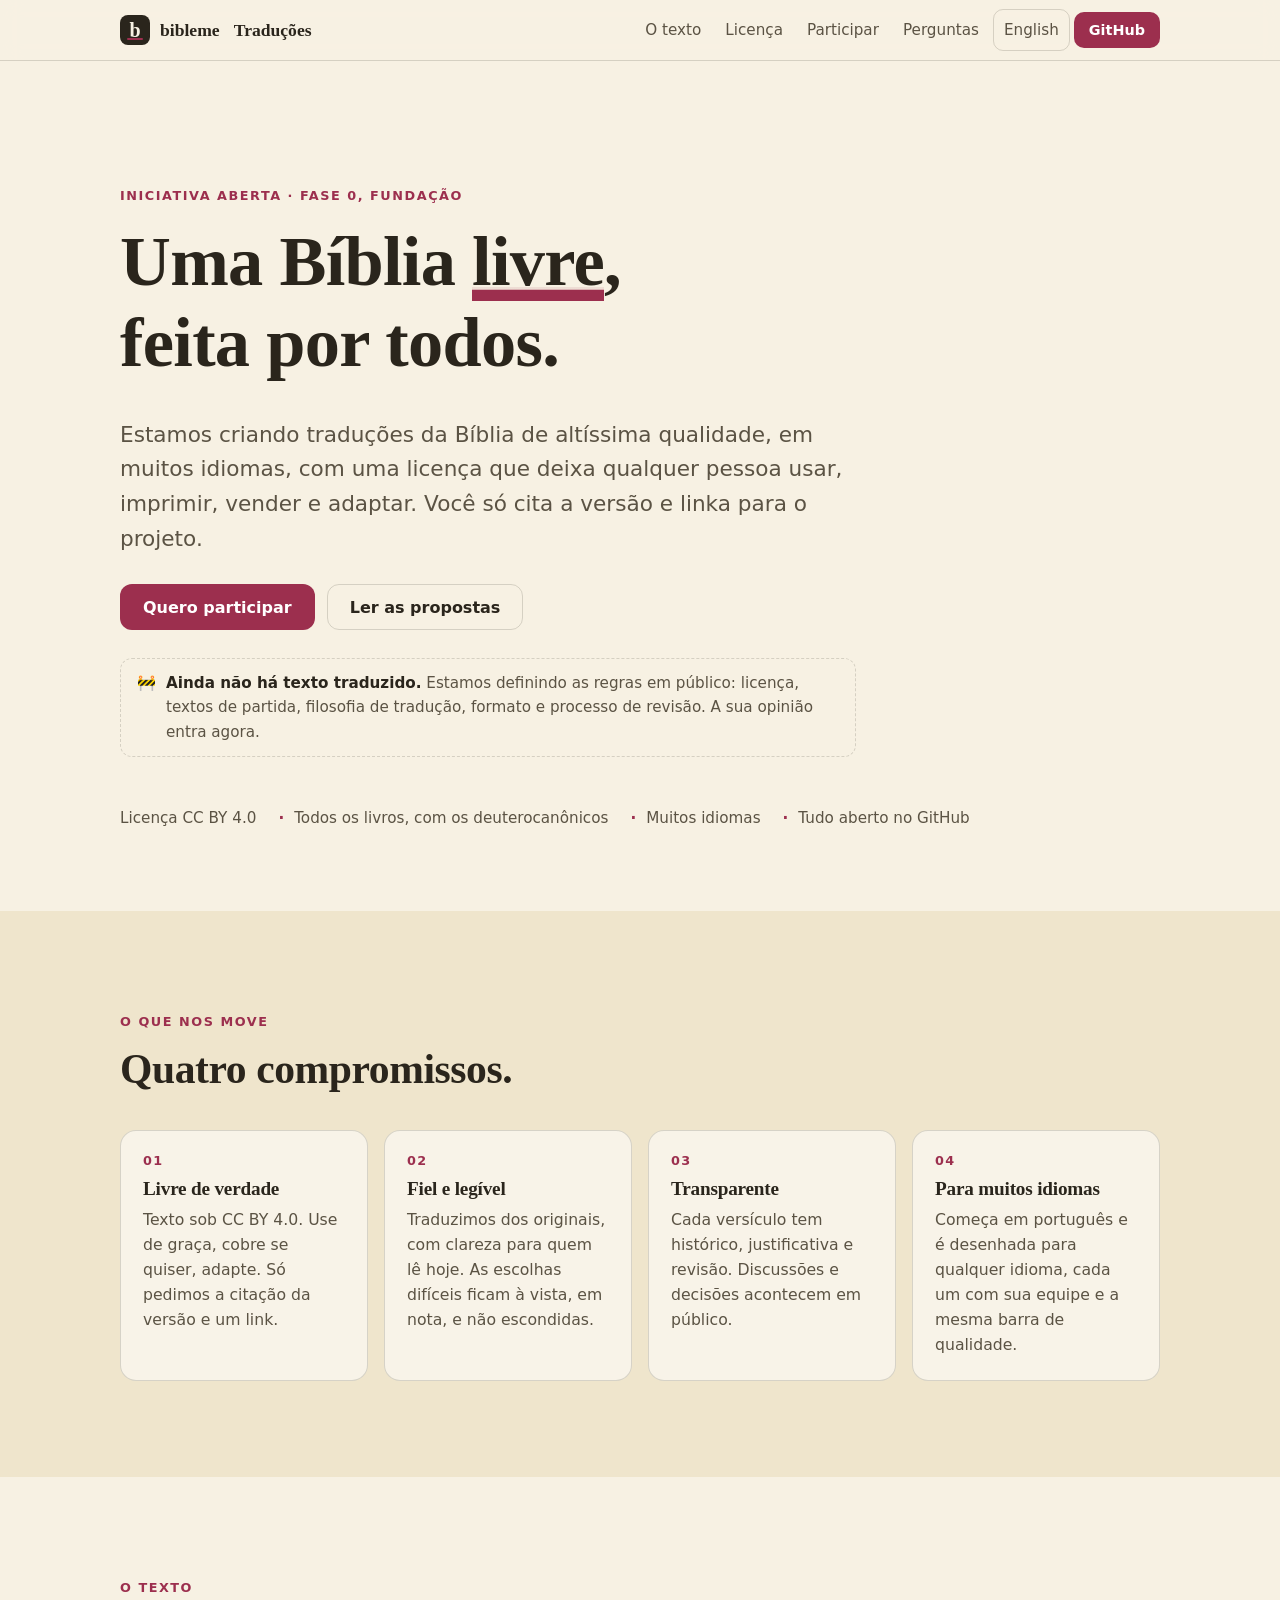
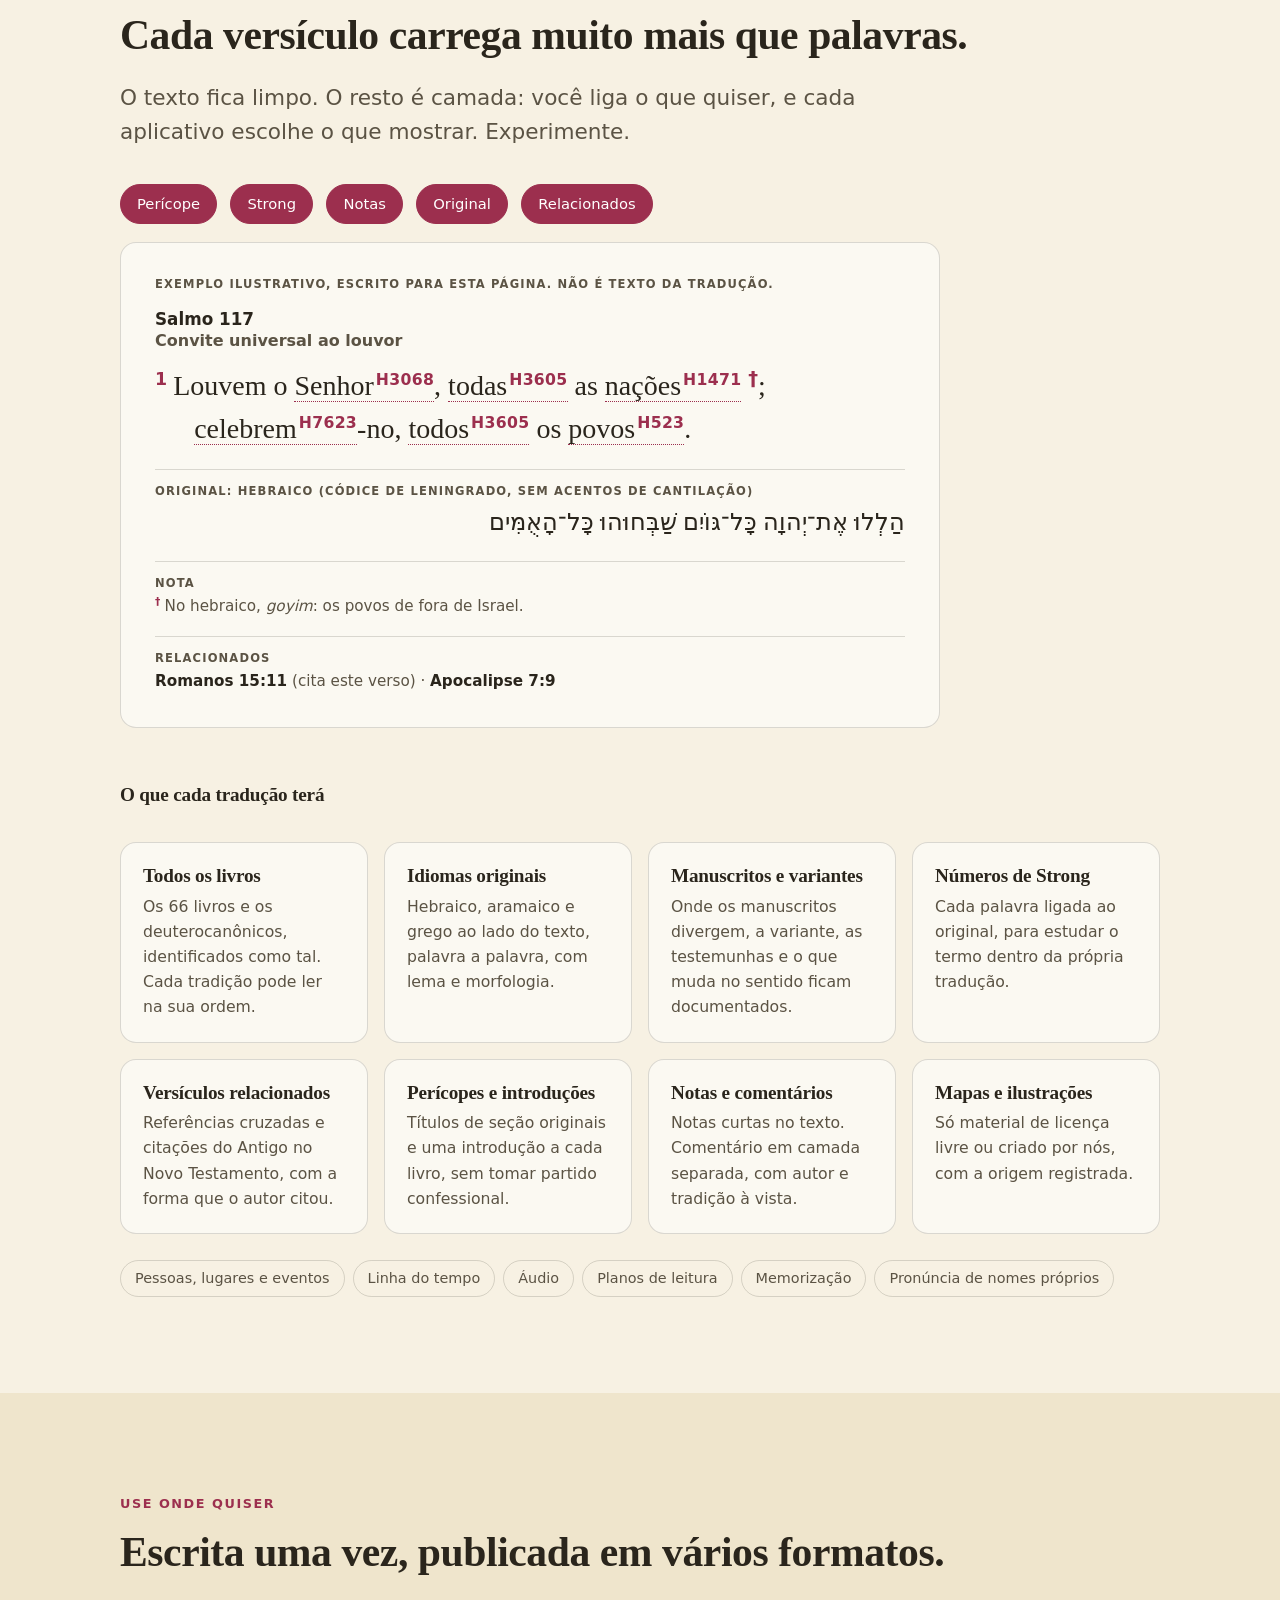
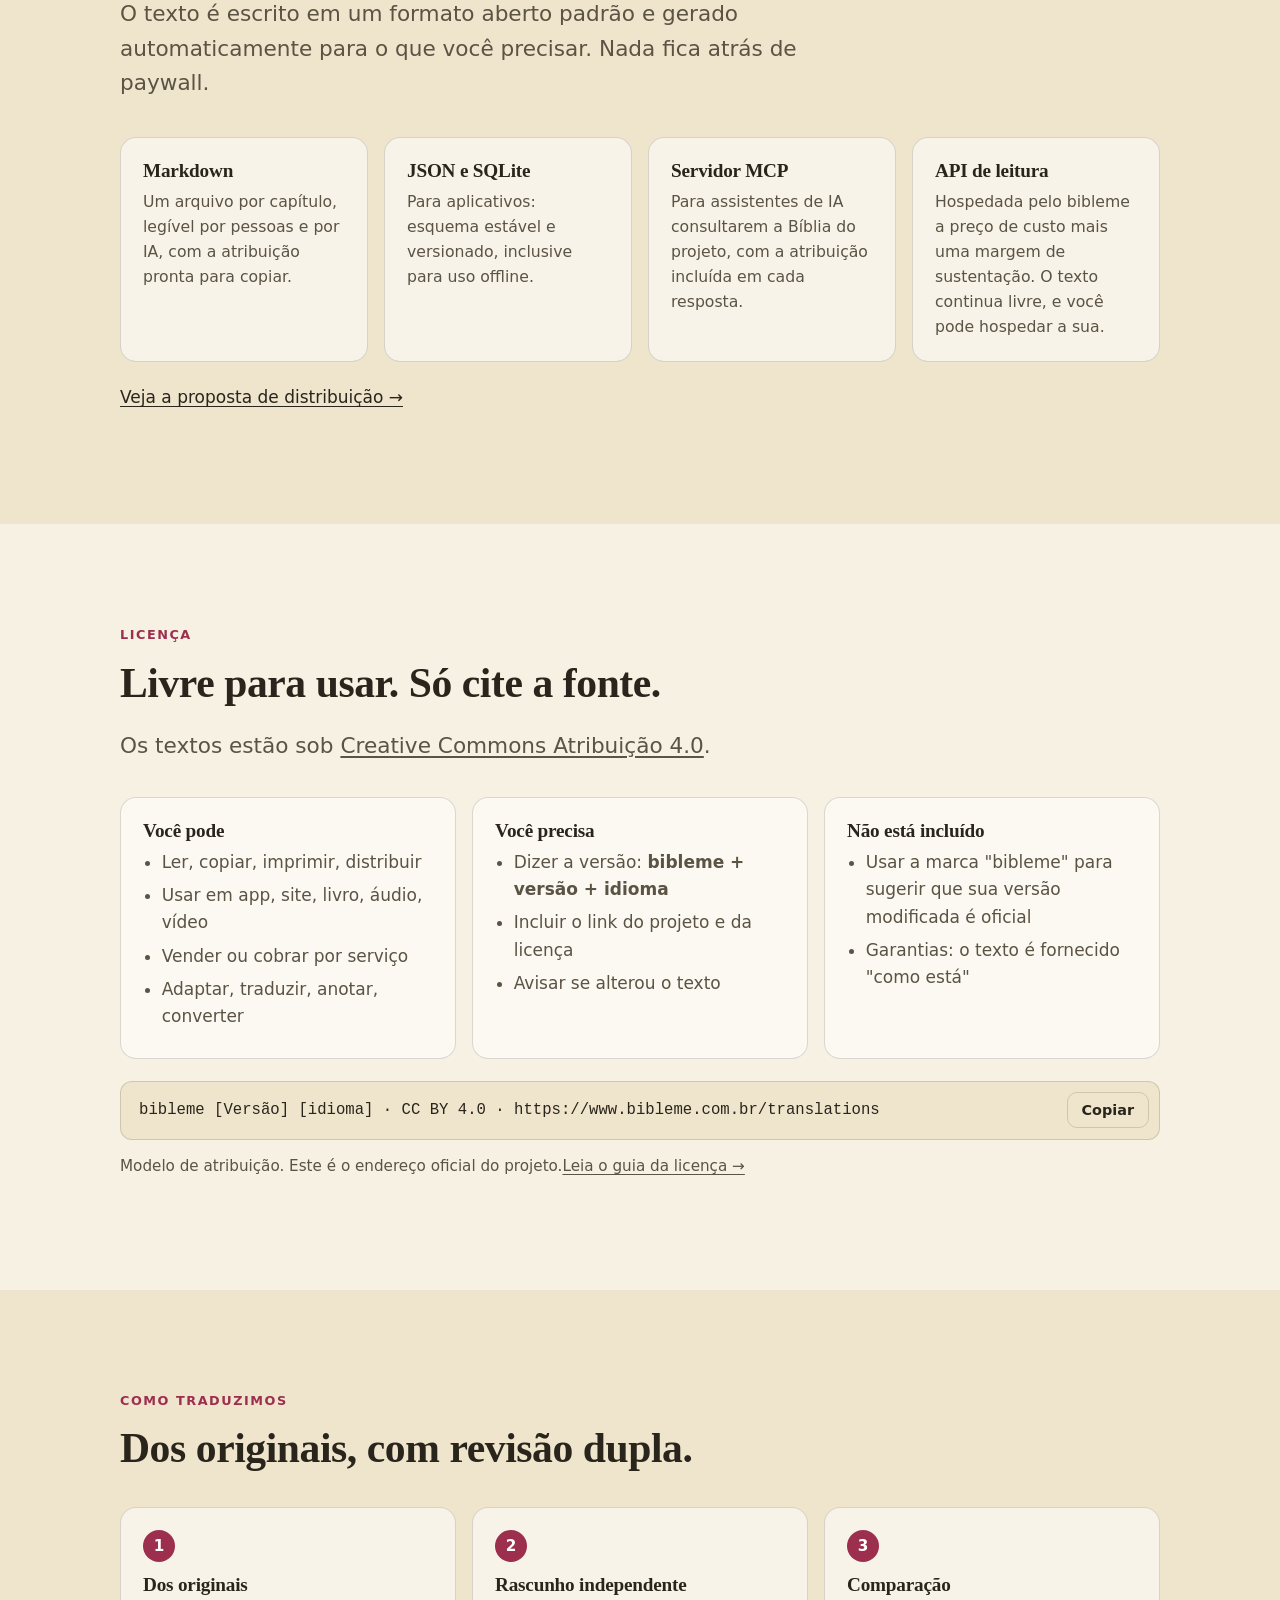
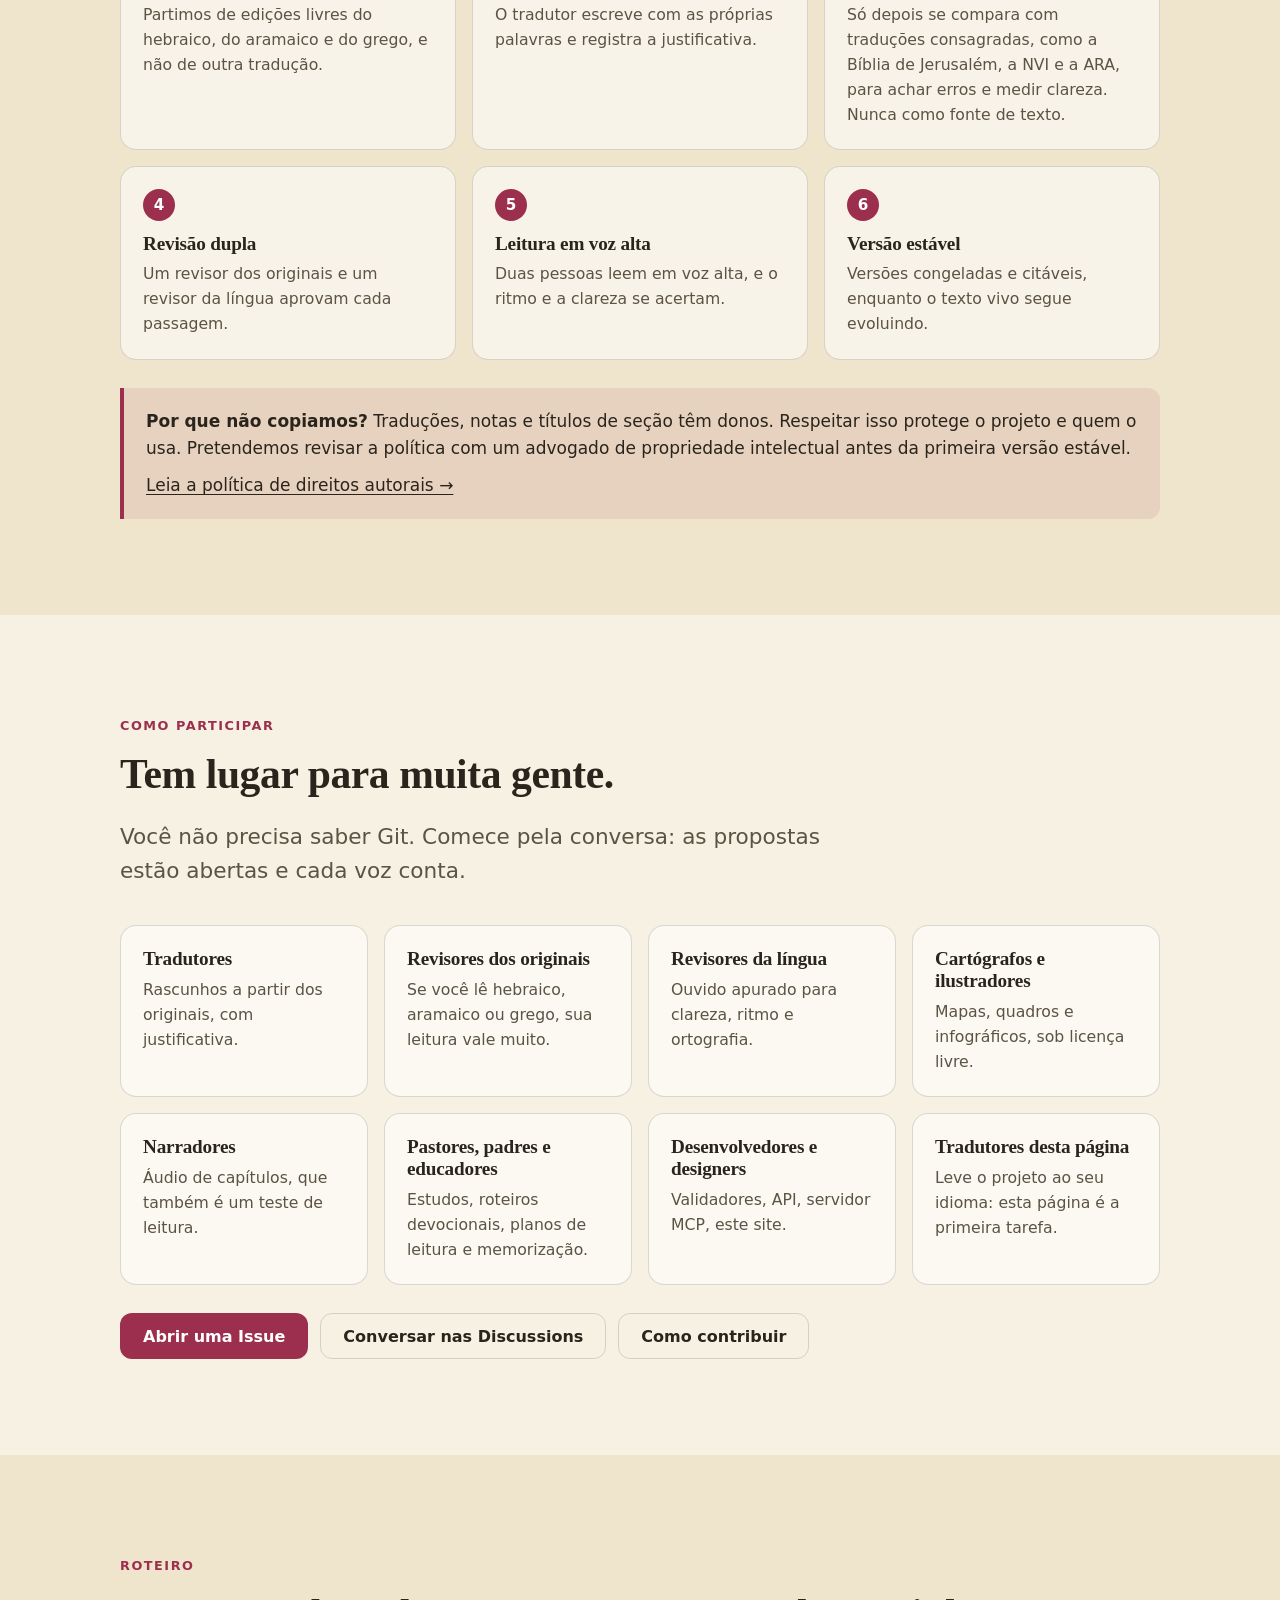
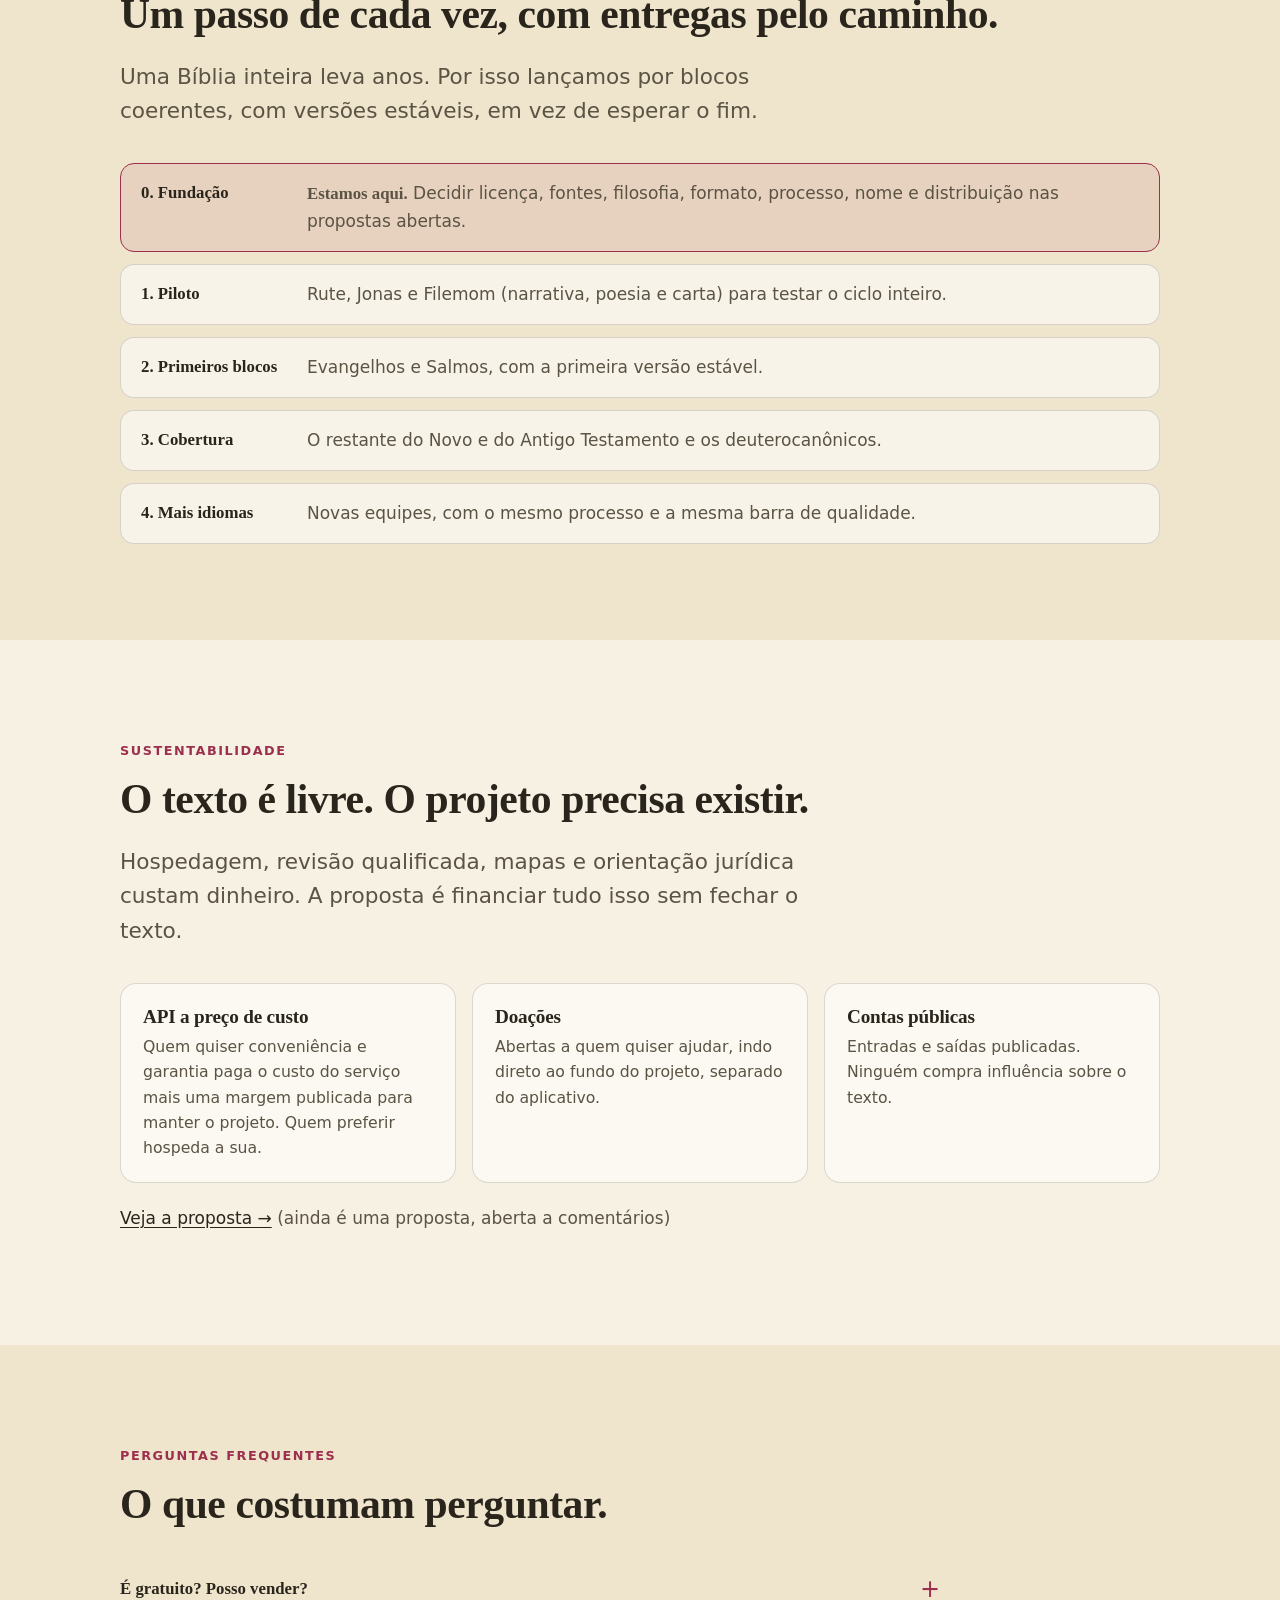
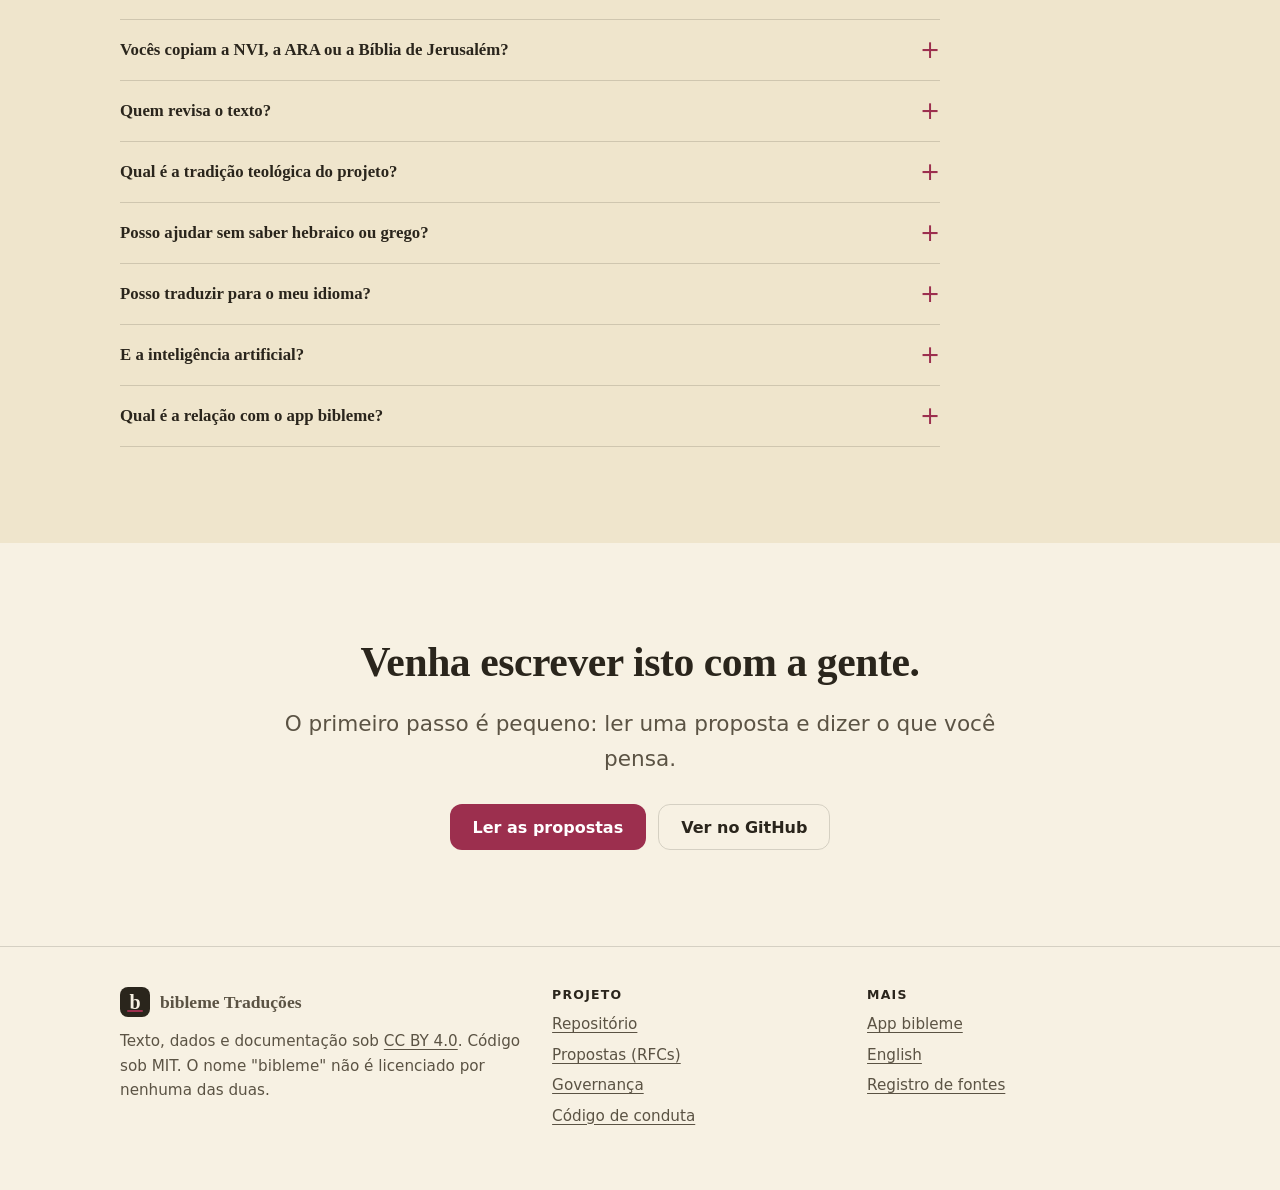
==== site/index.html @ 5a8c1469 "Estrutura inicial do projeto bibleme Traduções README (pt-BR e en), licenças (CC BY 4.0 para texto, " ====
<!doctype html>
<html lang="pt-BR">
<head>
<meta charset="utf-8">
<meta name="viewport" content="width=device-width, initial-scale=1">
<title>bibleme Traduções · Uma Bíblia livre, feita por todos</title>
<meta name="description" content="Iniciativa aberta para criar traduções da Bíblia de alta qualidade, em muitos idiomas, com licença livre (CC BY 4.0): use, venda e adapte, só cite a versão e linke para o projeto.">
<meta name="color-scheme" content="light dark">
<meta name="theme-color" content="#f7f1e3" media="(prefers-color-scheme: light)">
<meta name="theme-color" content="#14161f" media="(prefers-color-scheme: dark)">
<meta property="og:type" content="website">
<meta property="og:title" content="bibleme Traduções · Uma Bíblia livre, feita por todos">
<meta property="og:description" content="Traduções da Bíblia de alta qualidade, em muitos idiomas, com licença livre e feitas em colaboração.">
<meta property="og:locale" content="pt_BR">
<meta property="og:locale:alternate" content="en">
<link rel="alternate" hreflang="pt-BR" href="./">
<link rel="alternate" hreflang="en" href="en/">
<link rel="alternate" hreflang="x-default" href="./">
<link rel="icon" href="data:image/svg+xml,%3Csvg xmlns='http://www.w3.org/2000/svg' viewBox='0 0 32 32'%3E%3Crect width='32' height='32' rx='8' fill='%232a251c'/%3E%3Ctext x='16' y='23' font-family='Georgia,serif' font-size='22' font-weight='700' text-anchor='middle' fill='%23f7f1e3'%3Eb%3C/text%3E%3Crect x='9' y='26' width='14' height='2' rx='1' fill='%23c2476a'/%3E%3C/svg%3E">
<link rel="stylesheet" href="assets/style.css">
</head>
<body>
<a class="skip" href="#main">Ir para o conteúdo</a>

<header class="top">
  <div class="wrap">
    <a class="brand" href="./"><span class="mark" aria-hidden="true">b</span>bibleme<span class="sub">&nbsp;Traduções</span></a>
    <nav class="nav" aria-label="Principal">
      <a class="hide-sm" href="#camadas">O texto</a>
      <a class="hide-sm" href="#licenca">Licença</a>
      <a class="hide-sm" href="#participar">Participar</a>
      <a class="hide-sm" href="#faq">Perguntas</a>
      <a class="lang" href="en/" hreflang="en" lang="en">English</a>
      <a class="btn small" href="https://github.com/__REPO__">GitHub</a>
    </nav>
  </div>
</header>

<main id="main">

<section class="hero">
  <div class="wrap">
    <span class="eyebrow">Iniciativa aberta · Fase 0, fundação</span>
    <h1>Uma Bíblia <em>livre</em>,<br>feita por todos.</h1>
    <p class="lead">Estamos criando traduções da Bíblia de altíssima qualidade, em muitos idiomas, com uma licença que deixa qualquer pessoa usar, imprimir, vender e adaptar. Você só cita a versão e linka para o projeto.</p>
    <div class="actions">
      <a class="btn" href="#participar">Quero participar</a>
      <a class="btn ghost" href="https://github.com/__REPO__/tree/main/rfcs">Ler as propostas</a>
    </div>
    <p class="status"><span aria-hidden="true">🚧</span><span><b>Ainda não há texto traduzido.</b> Estamos definindo as regras em público: licença, textos de partida, filosofia de tradução, formato e processo de revisão. A sua opinião entra agora.</span></p>
    <ul class="facts">
      <li>Licença CC BY 4.0</li>
      <li>Todos os livros, com os deuterocanônicos</li>
      <li>Muitos idiomas</li>
      <li>Tudo aberto no GitHub</li>
    </ul>
  </div>
</section>

<section class="alt" id="principios">
  <div class="wrap">
    <span class="eyebrow">O que nos move</span>
    <h2>Quatro compromissos.</h2>
    <div class="grid">
      <div class="card"><span class="num">01</span><h3>Livre de verdade</h3><p>Texto sob CC BY 4.0. Use de graça, cobre se quiser, adapte. Só pedimos a citação da versão e um link.</p></div>
      <div class="card"><span class="num">02</span><h3>Fiel e legível</h3><p>Traduzimos dos originais, com clareza para quem lê hoje. As escolhas difíceis ficam à vista, em nota, e não escondidas.</p></div>
      <div class="card"><span class="num">03</span><h3>Transparente</h3><p>Cada versículo tem histórico, justificativa e revisão. Discussões e decisões acontecem em público.</p></div>
      <div class="card"><span class="num">04</span><h3>Para muitos idiomas</h3><p>Começa em português e é desenhada para qualquer idioma, cada um com sua equipe e a mesma barra de qualidade.</p></div>
    </div>
  </div>
</section>

<section id="camadas">
  <div class="wrap">
    <span class="eyebrow">O texto</span>
    <h2>Cada versículo carrega muito mais que palavras.</h2>
    <p class="lead">O texto fica limpo. O resto é camada: você liga o que quiser, e cada aplicativo escolhe o que mostrar. Experimente.</p>

    <div class="demo">
      <input type="checkbox" id="t-peri" checked><label class="tgl" for="t-peri">Perícope</label>
      <input type="checkbox" id="t-strong" checked><label class="tgl" for="t-strong">Strong</label>
      <input type="checkbox" id="t-notas" checked><label class="tgl" for="t-notas">Notas</label>
      <input type="checkbox" id="t-orig" checked><label class="tgl" for="t-orig">Original</label>
      <input type="checkbox" id="t-rel" checked><label class="tgl" for="t-rel">Relacionados</label>

      <div class="verse-card" lang="pt-BR">
        <span class="tag">Exemplo ilustrativo, escrito para esta página. Não é texto da tradução.</span>
        <p class="ref">Salmo 117</p>
        <p class="head">Convite universal ao louvor</p>
        <p class="v"><span class="vn">1</span>Louvem o <span class="w">Senhor<sup class="sg">H3068</sup></span>, <span class="w">todas<sup class="sg">H3605</sup></span> as <span class="w">nações<sup class="sg">H1471</sup></span><sup class="nt">†</sup>;
          <span class="l2"><span class="w">celebrem<sup class="sg">H7623</sup></span>-no, <span class="w">todos<sup class="sg">H3605</sup></span> os <span class="w">povos<sup class="sg">H523</sup></span>.</span></p>
        <div class="orig"><span class="lab">Original: hebraico (Códice de Leningrado, sem acentos de cantilação)</span><span class="he" lang="he" dir="rtl">הַלְלוּ אֶת־יְהוָה כָּל־גּוֹיִם שַׁבְּחוּהוּ כָּל־הָאֻמִּים</span></div>
        <div class="notes"><span class="lab">Nota</span><sup class="nt" style="margin:0 .4em 0 0">†</sup>No hebraico, <i>goyim</i>: os povos de fora de Israel.</div>
        <div class="rel"><span class="lab">Relacionados</span><b>Romanos 15:11</b> (cita este verso) · <b>Apocalipse 7:9</b></div>
      </div>
    </div>

    <h3 style="margin-top:56px">O que cada tradução terá</h3>
    <div class="grid">
      <div class="card"><h3>Todos os livros</h3><p>Os 66 livros e os deuterocanônicos, identificados como tal. Cada tradição pode ler na sua ordem.</p></div>
      <div class="card"><h3>Idiomas originais</h3><p>Hebraico, aramaico e grego ao lado do texto, palavra a palavra, com lema e morfologia.</p></div>
      <div class="card"><h3>Manuscritos e variantes</h3><p>Onde os manuscritos divergem, a variante, as testemunhas e o que muda no sentido ficam documentados.</p></div>
      <div class="card"><h3>Números de Strong</h3><p>Cada palavra ligada ao original, para estudar o termo dentro da própria tradução.</p></div>
      <div class="card"><h3>Versículos relacionados</h3><p>Referências cruzadas e citações do Antigo no Novo Testamento, com a forma que o autor citou.</p></div>
      <div class="card"><h3>Perícopes e introduções</h3><p>Títulos de seção originais e uma introdução a cada livro, sem tomar partido confessional.</p></div>
      <div class="card"><h3>Notas e comentários</h3><p>Notas curtas no texto. Comentário em camada separada, com autor e tradição à vista.</p></div>
      <div class="card"><h3>Mapas e ilustrações</h3><p>Só material de licença livre ou criado por nós, com a origem registrada.</p></div>
    </div>
    <div class="chips" aria-label="E mais">
      <span class="chip">Pessoas, lugares e eventos</span>
      <span class="chip">Linha do tempo</span>
      <span class="chip">Áudio</span>
      <span class="chip">Planos de leitura</span>
      <span class="chip">Memorização</span>
      <span class="chip">Pronúncia de nomes próprios</span>
    </div>
  </div>
</section>

<section class="alt" id="usar">
  <div class="wrap">
    <span class="eyebrow">Use onde quiser</span>
    <h2>Escrita uma vez, publicada em vários formatos.</h2>
    <p class="lead">O texto é escrito em um formato aberto padrão e gerado automaticamente para o que você precisar. Nada fica atrás de paywall.</p>
    <div class="grid">
      <div class="card"><h3>Markdown</h3><p>Um arquivo por capítulo, legível por pessoas e por IA, com a atribuição pronta para copiar.</p></div>
      <div class="card"><h3>JSON e SQLite</h3><p>Para aplicativos: esquema estável e versionado, inclusive para uso offline.</p></div>
      <div class="card"><h3>Servidor MCP</h3><p>Para assistentes de IA consultarem a Bíblia do projeto, com a atribuição incluída em cada resposta.</p></div>
      <div class="card"><h3>API de leitura</h3><p>Hospedada pelo bibleme a preço de custo mais uma margem de sustentação. O texto continua livre, e você pode hospedar a sua.</p></div>
    </div>
    <p style="margin-top:22px"><a href="https://github.com/__REPO__/blob/main/rfcs/0006-distribuicao-ia-api-mcp.md">Veja a proposta de distribuição →</a></p>
  </div>
</section>

<section id="licenca">
  <div class="wrap">
    <span class="eyebrow">Licença</span>
    <h2>Livre para usar. Só cite a fonte.</h2>
    <p class="lead">Os textos estão sob <a href="https://creativecommons.org/licenses/by/4.0/deed.pt-br">Creative Commons Atribuição 4.0</a>.</p>
    <div class="three">
      <div class="card"><h3>Você pode</h3><ul><li>Ler, copiar, imprimir, distribuir</li><li>Usar em app, site, livro, áudio, vídeo</li><li>Vender ou cobrar por serviço</li><li>Adaptar, traduzir, anotar, converter</li></ul></div>
      <div class="card"><h3>Você precisa</h3><ul><li>Dizer a versão: <b>bibleme + versão + idioma</b></li><li>Incluir o link do projeto e da licença</li><li>Avisar se alterou o texto</li></ul></div>
      <div class="card"><h3>Não está incluído</h3><ul><li>Usar a marca "bibleme" para sugerir que sua versão modificada é oficial</li><li>Garantias: o texto é fornecido "como está"</li></ul></div>
    </div>
    <div class="codebox"><button class="btn small ghost" type="button" data-copy="attr" data-done="Copiado">Copiar</button><pre id="attr">bibleme [Versão] [idioma] · CC BY 4.0 · https://www.bibleme.com.br/translations</pre></div>
    <p style="margin-top:14px;color:var(--muted);font-size:.95rem">Modelo de atribuição. Este é o endereço oficial do projeto.<a href="https://github.com/__REPO__/blob/main/docs/licenca.md">Leia o guia da licença →</a></p>
  </div>
</section>

<section class="alt" id="como">
  <div class="wrap">
    <span class="eyebrow">Como traduzimos</span>
    <h2>Dos originais, com revisão dupla.</h2>
    <ol class="steps">
      <li><h3>Dos originais</h3><p>Partimos de edições livres do hebraico, do aramaico e do grego, e não de outra tradução.</p></li>
      <li><h3>Rascunho independente</h3><p>O tradutor escreve com as próprias palavras e registra a justificativa.</p></li>
      <li><h3>Comparação</h3><p>Só depois se compara com traduções consagradas, como a Bíblia de Jerusalém, a NVI e a ARA, para achar erros e medir clareza. Nunca como fonte de texto.</p></li>
      <li><h3>Revisão dupla</h3><p>Um revisor dos originais e um revisor da língua aprovam cada passagem.</p></li>
      <li><h3>Leitura em voz alta</h3><p>Duas pessoas leem em voz alta, e o ritmo e a clareza se acertam.</p></li>
      <li><h3>Versão estável</h3><p>Versões congeladas e citáveis, enquanto o texto vivo segue evoluindo.</p></li>
    </ol>
    <div class="callout">
      <p><b>Por que não copiamos?</b> Traduções, notas e títulos de seção têm donos. Respeitar isso protege o projeto e quem o usa. Pretendemos revisar a política com um advogado de propriedade intelectual antes da primeira versão estável.</p>
      <p><a href="https://github.com/__REPO__/blob/main/docs/direitos-autorais-e-referencias.md">Leia a política de direitos autorais →</a></p>
    </div>
  </div>
</section>

<section id="participar">
  <div class="wrap">
    <span class="eyebrow">Como participar</span>
    <h2>Tem lugar para muita gente.</h2>
    <p class="lead">Você não precisa saber Git. Comece pela conversa: as propostas estão abertas e cada voz conta.</p>
    <div class="grid">
      <div class="card"><h3>Tradutores</h3><p>Rascunhos a partir dos originais, com justificativa.</p></div>
      <div class="card"><h3>Revisores dos originais</h3><p>Se você lê hebraico, aramaico ou grego, sua leitura vale muito.</p></div>
      <div class="card"><h3>Revisores da língua</h3><p>Ouvido apurado para clareza, ritmo e ortografia.</p></div>
      <div class="card"><h3>Cartógrafos e ilustradores</h3><p>Mapas, quadros e infográficos, sob licença livre.</p></div>
      <div class="card"><h3>Narradores</h3><p>Áudio de capítulos, que também é um teste de leitura.</p></div>
      <div class="card"><h3>Pastores, padres e educadores</h3><p>Estudos, roteiros devocionais, planos de leitura e memorização.</p></div>
      <div class="card"><h3>Desenvolvedores e designers</h3><p>Validadores, API, servidor MCP, este site.</p></div>
      <div class="card"><h3>Tradutores desta página</h3><p>Leve o projeto ao seu idioma: esta página é a primeira tarefa.</p></div>
    </div>
    <div class="actions">
      <a class="btn" href="https://github.com/__REPO__/issues/new/choose">Abrir uma Issue</a>
      <a class="btn ghost" href="https://github.com/__REPO__/discussions">Conversar nas Discussions</a>
      <a class="btn ghost" href="https://github.com/__REPO__/blob/main/CONTRIBUTING.md">Como contribuir</a>
    </div>
  </div>
</section>

<section class="alt" id="roteiro">
  <div class="wrap">
    <span class="eyebrow">Roteiro</span>
    <h2>Um passo de cada vez, com entregas pelo caminho.</h2>
    <p class="lead">Uma Bíblia inteira leva anos. Por isso lançamos por blocos coerentes, com versões estáveis, em vez de esperar o fim.</p>
    <ol class="road">
      <li class="now"><b>0. Fundação</b><span><b>Estamos aqui.</b> Decidir licença, fontes, filosofia, formato, processo, nome e distribuição nas propostas abertas.</span></li>
      <li><b>1. Piloto</b><span>Rute, Jonas e Filemom (narrativa, poesia e carta) para testar o ciclo inteiro.</span></li>
      <li><b>2. Primeiros blocos</b><span>Evangelhos e Salmos, com a primeira versão estável.</span></li>
      <li><b>3. Cobertura</b><span>O restante do Novo e do Antigo Testamento e os deuterocanônicos.</span></li>
      <li><b>4. Mais idiomas</b><span>Novas equipes, com o mesmo processo e a mesma barra de qualidade.</span></li>
    </ol>
  </div>
</section>

<section id="sustento">
  <div class="wrap">
    <span class="eyebrow">Sustentabilidade</span>
    <h2>O texto é livre. O projeto precisa existir.</h2>
    <p class="lead">Hospedagem, revisão qualificada, mapas e orientação jurídica custam dinheiro. A proposta é financiar tudo isso sem fechar o texto.</p>
    <div class="three">
      <div class="card"><h3>API a preço de custo</h3><p>Quem quiser conveniência e garantia paga o custo do serviço mais uma margem publicada para manter o projeto. Quem preferir hospeda a sua.</p></div>
      <div class="card"><h3>Doações</h3><p>Abertas a quem quiser ajudar, indo direto ao fundo do projeto, separado do aplicativo.</p></div>
      <div class="card"><h3>Contas públicas</h3><p>Entradas e saídas publicadas. Ninguém compra influência sobre o texto.</p></div>
    </div>
    <p style="margin-top:22px"><a href="https://github.com/__REPO__/blob/main/rfcs/0007-sustentabilidade.md">Veja a proposta →</a> <span style="color:var(--muted)">(ainda é uma proposta, aberta a comentários)</span></p>
  </div>
</section>

<section class="alt" id="faq">
  <div class="wrap">
    <span class="eyebrow">Perguntas frequentes</span>
    <h2>O que costumam perguntar.</h2>
    <div class="faq">
      <details><summary>É gratuito? Posso vender?</summary><p>Os dois. A licença CC BY 4.0 permite uso gratuito e comercial. Você só precisa citar a versão, linkar para o projeto e avisar se alterou o texto.</p></details>
      <details><summary>Vocês copiam a NVI, a ARA ou a Bíblia de Jerusalém?</summary><p>Não. Traduzimos dos textos originais. Essas Bíblias servem de ponto de comparação para avaliar fidelidade e clareza, mas nada delas entra no projeto: nem versículos, nem notas, nem títulos.</p></details>
      <details><summary>Quem revisa o texto?</summary><p>Cada passagem passa por um revisor dos originais e um revisor da língua, e por uma leitura em voz alta. Tudo fica registrado e aberto a comentários.</p></details>
      <details><summary>Qual é a tradição teológica do projeto?</summary><p>O texto procura dizer o que o original diz. Interpretações ficam em camada separada, identificadas por autor e tradição. Católicos, ortodoxos, protestantes e pessoas sem religião são bem-vindos, e os deuterocanônicos estão incluídos.</p></details>
      <details><summary>Posso ajudar sem saber hebraico ou grego?</summary><p>Claro. Há muito a fazer: revisar a língua, ler em voz alta, desenhar mapas, escrever estudos, traduzir a documentação, programar. Comece comentando as propostas.</p></details>
      <details><summary>Posso traduzir para o meu idioma?</summary><p>Sim, é o objetivo. Abra a Issue "Novo idioma" e conte como você faria. Cada idioma tem a sua equipe, e quem consegue conferir contra os originais é essencial.</p></details>
      <details><summary>E a inteligência artificial?</summary><p>O texto é publicado em formatos prontos para IA, com atribuição. Mas a IA não escreve o texto: modelos podem reproduzir traduções protegidas de memória. Ela pode ajudar a conferir, com decisão humana.</p></details>
      <details><summary>Qual é a relação com o app bibleme?</summary><p>O <a href="https://www.bibleme.com.br">bibleme</a> é um dos usuários possíveis do texto. O projeto de tradução tem governança independente: o app recebe o texto nas mesmas condições que qualquer outro.</p></details>
    </div>
  </div>
</section>

<section class="center" id="fim">
  <div class="wrap">
    <h2>Venha escrever isto com a gente.</h2>
    <p class="lead">O primeiro passo é pequeno: ler uma proposta e dizer o que você pensa.</p>
    <div class="actions" style="justify-content:center">
      <a class="btn" href="https://github.com/__REPO__/tree/main/rfcs">Ler as propostas</a>
      <a class="btn ghost" href="https://github.com/__REPO__">Ver no GitHub</a>
    </div>
  </div>
</section>

</main>

<footer>
  <div class="wrap">
    <div>
      <a class="brand" href="./"><span class="mark" aria-hidden="true">b</span>bibleme Traduções</a>
      <p style="margin-top:12px">Texto, dados e documentação sob <a href="https://creativecommons.org/licenses/by/4.0/deed.pt-br">CC BY 4.0</a>. Código sob MIT. O nome "bibleme" não é licenciado por nenhuma das duas.</p>
    </div>
    <div>
      <h4>Projeto</h4>
      <ul>
        <li><a href="https://github.com/__REPO__">Repositório</a></li>
        <li><a href="https://github.com/__REPO__/tree/main/rfcs">Propostas (RFCs)</a></li>
        <li><a href="https://github.com/__REPO__/blob/main/GOVERNANCE.md">Governança</a></li>
        <li><a href="https://github.com/__REPO__/blob/main/CODE_OF_CONDUCT.md">Código de conduta</a></li>
      </ul>
    </div>
    <div>
      <h4>Mais</h4>
      <ul>
        <li><a href="https://www.bibleme.com.br">App bibleme</a></li>
        <li><a href="en/" hreflang="en" lang="en">English</a></li>
        <li><a href="https://github.com/__REPO__/blob/main/docs/registro-de-fontes.md">Registro de fontes</a></li>
      </ul>
    </div>
  </div>
</footer>

<script>
document.querySelectorAll('[data-copy]').forEach(function (b) {
  b.addEventListener('click', function () {
    var t = document.getElementById(b.dataset.copy);
    if (!navigator.clipboard || !t) return;
    navigator.clipboard.writeText(t.innerText).then(function () {
      var o = b.textContent; b.textContent = b.dataset.done;
      setTimeout(function () { b.textContent = o; }, 1600);
    });
  });
});
</script>
</body>
</html>
---- site/assets/style.css ----
:root {
  --bg: #f7f1e3;
  --bg2: #efe5cc;
  --bg-a: rgba(247, 241, 227, .88);
  --fg: #2a251c;
  --muted: #5b5344;
  --line: rgba(42, 37, 28, .16);
  --card: rgba(255, 255, 255, .55);
  --accent: #9c2f4e;
  --accent-ink: #ffffff;
  --accent-soft: rgba(156, 47, 78, .1);
  --serif: "Iowan Old Style", "Palatino Linotype", Palatino, "Book Antiqua", Georgia, serif;
  --sans: system-ui, -apple-system, "Segoe UI", Roboto, "Helvetica Neue", Arial, sans-serif;
  --radius: 16px;
}

@media (prefers-color-scheme: dark) {
  :root {
    --bg: #14161f;
    --bg2: #0e1016;
    --bg-a: rgba(20, 22, 31, .88);
    --fg: #f1ece1;
    --muted: #b3aebd;
    --line: rgba(255, 255, 255, .14);
    --card: rgba(255, 255, 255, .05);
    --accent: #e0839f;
    --accent-ink: #1a1017;
    --accent-soft: rgba(224, 131, 159, .14);
  }
}

* { box-sizing: border-box; }
html { background: var(--bg); scroll-behavior: smooth; scroll-padding-top: 72px; -webkit-text-size-adjust: 100%; }
body {
  margin: 0;
  background: var(--bg);
  color: var(--fg);
  font: 17px/1.6 var(--sans);
  -webkit-font-smoothing: antialiased;
}
@media (prefers-reduced-motion: reduce) { html { scroll-behavior: auto; } * { transition: none !important; animation: none !important; } }

a { color: inherit; text-underline-offset: 3px; }
a:hover { color: var(--accent); }
:focus-visible { outline: 3px solid var(--accent); outline-offset: 3px; border-radius: 6px; }
img, svg { max-width: 100%; }
p { margin: 0 0 1em; }
h1, h2, h3 { font-family: var(--serif); font-weight: 600; line-height: 1.15; margin: 0 0 .5em; letter-spacing: -.01em; }
h1 { font-size: clamp(2.4rem, 7vw, 4.4rem); }
h2 { font-size: clamp(1.7rem, 4.5vw, 2.6rem); }
h3 { font-size: 1.2rem; }
code, pre { font-family: ui-monospace, SFMono-Regular, Menlo, Consolas, monospace; font-size: .92em; }

.wrap { max-width: 1080px; margin: 0 auto; padding: 0 20px; }
.skip { position: absolute; left: -999px; top: 8px; background: var(--fg); color: var(--bg); padding: 8px 14px; border-radius: 8px; z-index: 100; }
.skip:focus { left: 8px; }

/* Topo */
.top { position: sticky; top: 0; z-index: 50; background: var(--bg-a); -webkit-backdrop-filter: blur(10px); backdrop-filter: blur(10px); border-bottom: 1px solid var(--line); }
.top .wrap { display: flex; align-items: center; gap: 18px; min-height: 60px; }
.brand { display: flex; align-items: center; gap: 10px; text-decoration: none; font-family: var(--serif); font-weight: 600; font-size: 1.1rem; }
.brand:hover { color: var(--fg); }
.brand { white-space: nowrap; }
@media (max-width: 480px) {
  .top .wrap { gap: 8px; }
  .brand { font-size: .98rem; gap: 8px; }
  .nav a { padding: 8px 8px; }
  .nav a.btn { padding: 0 12px; }
}
@media (max-width: 440px) { .top .brand .sub { display: none; } }
.mark { position: relative; display: inline-grid; place-items: center; width: 30px; height: 30px; border-radius: 8px; background: var(--fg); color: var(--bg); font: 700 20px/1 var(--serif); }
.mark::after { content: ""; position: absolute; left: 7px; right: 7px; bottom: 5px; height: 2px; border-radius: 2px; background: var(--accent); }
.nav { display: flex; gap: 4px; margin-inline-start: auto; align-items: center; }
.nav a { text-decoration: none; padding: 8px 10px; border-radius: 10px; font-size: .95rem; color: var(--muted); }
.nav a:hover { color: var(--fg); background: var(--accent-soft); }
.nav .lang { border: 1px solid var(--line); }
.nav a.btn { color: var(--accent-ink); padding: 0 14px; }
.nav a.btn:hover { color: var(--accent-ink); background: var(--accent); }
@media (max-width: 860px) { .nav .hide-sm { display: none; } }

/* Botões */
.btn { display: inline-flex; align-items: center; justify-content: center; gap: 8px; min-height: 46px; padding: 0 22px; border-radius: 12px; border: 1px solid transparent; background: var(--accent); color: var(--accent-ink); font: 600 1rem var(--sans); text-decoration: none; cursor: pointer; -webkit-tap-highlight-color: transparent; }
.btn:hover { color: var(--accent-ink); filter: brightness(1.08); }
.btn.ghost { background: transparent; color: var(--fg); border-color: var(--line); }
.btn.ghost:hover { color: var(--fg); background: var(--accent-soft); filter: none; }
.btn.small { min-height: 36px; padding: 0 14px; font-size: .9rem; border-radius: 10px; }
.actions { display: flex; flex-wrap: wrap; gap: 12px; margin-top: 28px; }

/* Seções */
section { padding: clamp(48px, 8vw, 96px) 0; }
section.alt { background: var(--bg2); }
.eyebrow { display: inline-block; font: 600 .8rem/1 var(--sans); letter-spacing: .12em; text-transform: uppercase; color: var(--accent); margin-bottom: 18px; }
.lead { font-size: clamp(1.1rem, 2.4vw, 1.35rem); color: var(--muted); max-width: 46rem; }
.center { text-align: center; }
.center .lead { margin-inline: auto; }

/* Hero */
.hero { padding-top: clamp(56px, 10vw, 120px); padding-bottom: clamp(40px, 7vw, 80px); }
.hero h1 em { font-style: normal; background: linear-gradient(transparent 82%, var(--accent-soft) 82%); box-shadow: inset 0 -.16em 0 var(--accent); padding-bottom: .02em; }
.hero .status { margin-top: 28px; display: inline-flex; gap: 10px; align-items: flex-start; padding: 12px 16px; border: 1px dashed var(--line); border-radius: 12px; color: var(--muted); font-size: .95rem; max-width: 46rem; }
.hero .status b { color: var(--fg); }
.facts { display: flex; flex-wrap: wrap; gap: 10px 22px; margin: 34px 0 0; padding: 0; list-style: none; color: var(--muted); font-size: .95rem; }
.facts li::before { content: "·"; color: var(--accent); margin-inline-end: 10px; font-weight: 700; }
.facts li:first-child::before { content: none; }

/* Grades e cartões */
.grid { display: grid; gap: 16px; grid-template-columns: repeat(auto-fit, minmax(240px, 1fr)); margin-top: 36px; }
.card { background: var(--card); border: 1px solid var(--line); border-radius: var(--radius); padding: 22px; }
.card h3 { margin-bottom: .35em; }
.card p { margin: 0; color: var(--muted); font-size: .98rem; }
.card .num { font: 600 .8rem var(--sans); letter-spacing: .1em; color: var(--accent); margin-bottom: 10px; display: block; }
.chips { display: flex; flex-wrap: wrap; gap: 8px; margin-top: 26px; }
.chip { border: 1px solid var(--line); border-radius: 999px; padding: 6px 14px; font-size: .9rem; color: var(--muted); }

/* Demo de camadas */
.demo { margin-top: 34px; max-width: 820px; }
.demo input { position: absolute; width: 1px; height: 1px; margin: -1px; overflow: hidden; clip: rect(0 0 0 0); clip-path: inset(50%); white-space: nowrap; }
.demo .tgl { display: inline-flex; align-items: center; min-height: 40px; padding: 0 16px; margin: 0 8px 8px 0; border: 1px solid var(--line); border-radius: 999px; font-size: .92rem; cursor: pointer; color: var(--muted); user-select: none; }
.demo input:checked + .tgl { background: var(--accent); color: var(--accent-ink); border-color: var(--accent); }
.demo input:focus-visible + .tgl { outline: 3px solid var(--accent); outline-offset: 3px; }
.verse-card { margin-top: 10px; background: var(--card); border: 1px solid var(--line); border-radius: var(--radius); padding: clamp(20px, 4vw, 34px); font-family: var(--serif); }
.verse-card .tag { display: block; font: 600 .72rem var(--sans); letter-spacing: .1em; text-transform: uppercase; color: var(--muted); margin-bottom: 18px; }
.verse-card .head { font: 600 1rem var(--sans); color: var(--muted); margin: 0 0 14px; }
.verse-card .head small { font-weight: 400; margin-inline-start: 6px; }
.verse-card .v { font-size: clamp(1.3rem, 3.4vw, 1.75rem); line-height: 1.55; margin: 0; }
.verse-card .v .l2 { display: block; padding-inline-start: 1.4em; }
.verse-card .vn { font: 700 .62em var(--sans); color: var(--accent); vertical-align: super; margin-inline-end: .35em; }
.verse-card sup { font: 600 .56em var(--sans); }
.verse-card .sg { color: var(--accent); margin-inline-start: 2px; letter-spacing: .02em; }
.verse-card .nt { color: var(--accent); margin-inline-start: .35em; font-size: .7em; }
.verse-card .w { border-bottom: 1px dotted var(--accent); }
.verse-card .orig, .verse-card .notes, .verse-card .rel { font-family: var(--sans); font-size: .95rem; color: var(--muted); margin-top: 18px; padding-top: 14px; border-top: 1px solid var(--line); }
.verse-card .orig .he { display: block; font: 400 1.5rem/1.7 "SBL Hebrew", "Ezra SIL", "Times New Roman", var(--serif); color: var(--fg); direction: rtl; text-align: right; }
.verse-card .lab { display: block; font: 600 .72rem var(--sans); letter-spacing: .1em; text-transform: uppercase; margin-bottom: 4px; }
.verse-card .rel b { font-weight: 600; color: var(--fg); }
.verse-card .ref { font: 700 1.05rem var(--sans); margin: 0 0 2px; }
#t-strong:not(:checked) ~ .verse-card .sg { display: none; }
#t-strong:not(:checked) ~ .verse-card .w { border-bottom-color: transparent; }
#t-notas:not(:checked) ~ .verse-card .notes, #t-notas:not(:checked) ~ .verse-card .nt { display: none; }
#t-rel:not(:checked) ~ .verse-card .rel { display: none; }
#t-orig:not(:checked) ~ .verse-card .orig { display: none; }
#t-peri:not(:checked) ~ .verse-card .head { display: none; }

/* Licença */
.three { display: grid; gap: 16px; grid-template-columns: repeat(auto-fit, minmax(260px, 1fr)); margin-top: 34px; }
.three h3 { display: flex; align-items: center; gap: 10px; }
.three ul { margin: 0; padding-inline-start: 1.1em; color: var(--muted); }
.three li { margin: .35em 0; }
.codebox { position: relative; margin-top: 22px; background: var(--bg2); border: 1px solid var(--line); border-radius: 12px; padding: 16px 18px; padding-inline-end: 110px; overflow-x: auto; }
section.alt .codebox { background: var(--bg); }
.codebox pre { margin: 0; white-space: pre-wrap; word-break: break-word; }
.codebox .btn { position: absolute; top: 10px; inset-inline-end: 10px; }

/* Passos */
.steps { counter-reset: s; display: grid; gap: 16px; grid-template-columns: repeat(auto-fit, minmax(260px, 1fr)); margin: 34px 0 0; padding: 0; list-style: none; }
.steps li { counter-increment: s; background: var(--card); border: 1px solid var(--line); border-radius: var(--radius); padding: 22px; }
.steps li::before { content: counter(s); display: grid; place-items: center; width: 32px; height: 32px; margin-bottom: 12px; border-radius: 50%; background: var(--accent); color: var(--accent-ink); font: 700 .95rem var(--sans); }
.steps h3 { margin-bottom: .3em; }
.steps p { margin: 0; color: var(--muted); font-size: .98rem; }
.callout { margin-top: 28px; padding: 20px 22px; border-inline-start: 4px solid var(--accent); background: var(--accent-soft); border-radius: 0 12px 12px 0; }
.callout p { margin: 0; }
.callout p + p { margin-top: .6em; }

/* Roteiro */
.road { display: grid; gap: 12px; margin: 34px 0 0; padding: 0; list-style: none; }
.road li { display: grid; grid-template-columns: 150px 1fr; gap: 16px; padding: 16px 20px; border: 1px solid var(--line); border-radius: 14px; background: var(--card); }
.road li.now { border-color: var(--accent); background: var(--accent-soft); }
.road b { font-family: var(--serif); font-size: 1.05rem; }
.road span { color: var(--muted); }
@media (max-width: 620px) { .road li { grid-template-columns: 1fr; gap: 4px; } }

/* FAQ */
.faq { margin-top: 30px; max-width: 820px; }
.faq details { border-bottom: 1px solid var(--line); padding: 4px 0; }
.faq summary { cursor: pointer; padding: 14px 0; font: 600 1.05rem var(--serif); list-style: none; display: flex; justify-content: space-between; gap: 16px; align-items: center; }
.faq summary::-webkit-details-marker { display: none; }
.faq summary::after { content: "+"; font: 400 1.5rem/1 var(--sans); color: var(--accent); flex: none; }
.faq details[open] summary::after { content: "–"; }
.faq details p { margin: 0 0 16px; color: var(--muted); }

/* Rodapé */
footer { border-top: 1px solid var(--line); padding: 40px 0 56px; color: var(--muted); font-size: .95rem; }
footer .wrap { display: grid; gap: 22px; grid-template-columns: 1.4fr 1fr 1fr; }
footer h4 { margin: 0 0 10px; font: 600 .78rem var(--sans); letter-spacing: .1em; text-transform: uppercase; color: var(--fg); }
footer ul { margin: 0; padding: 0; list-style: none; }
footer li { margin: .4em 0; }
@media (max-width: 760px) { footer .wrap { grid-template-columns: 1fr; } }
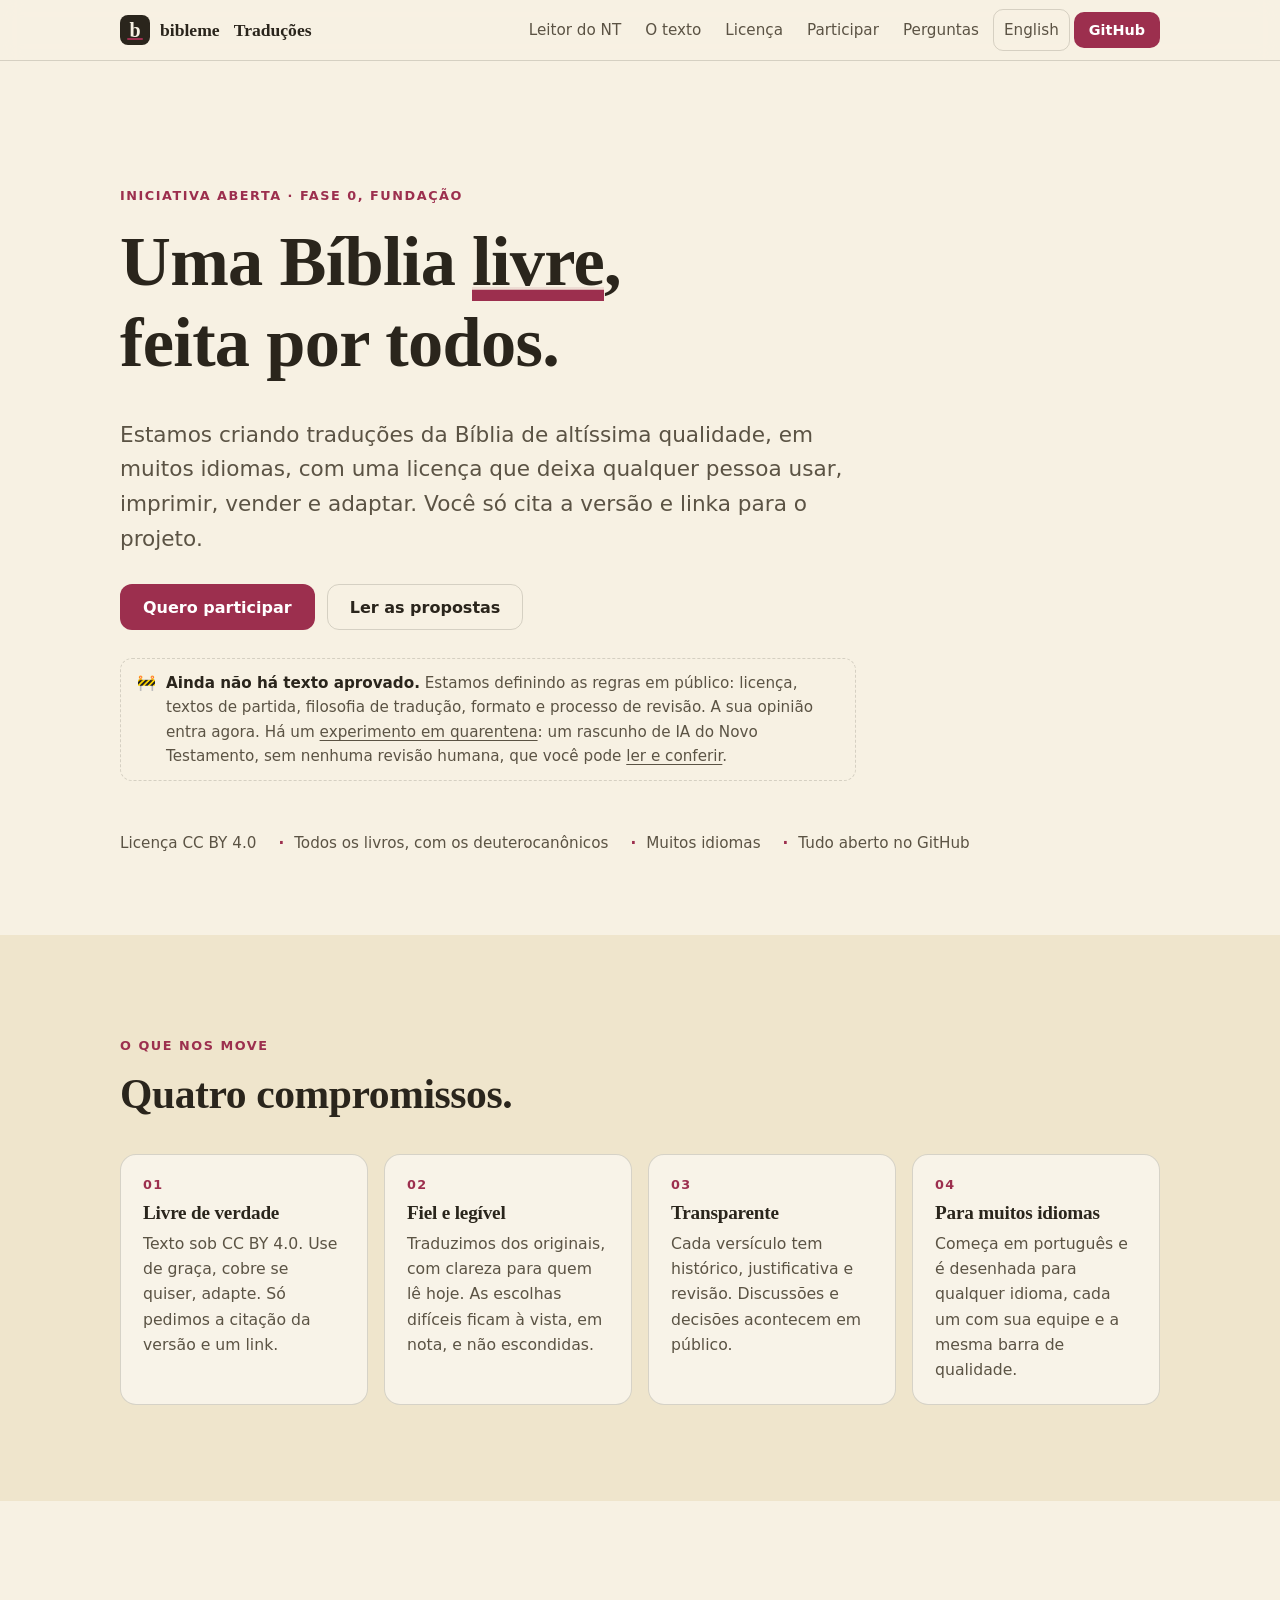
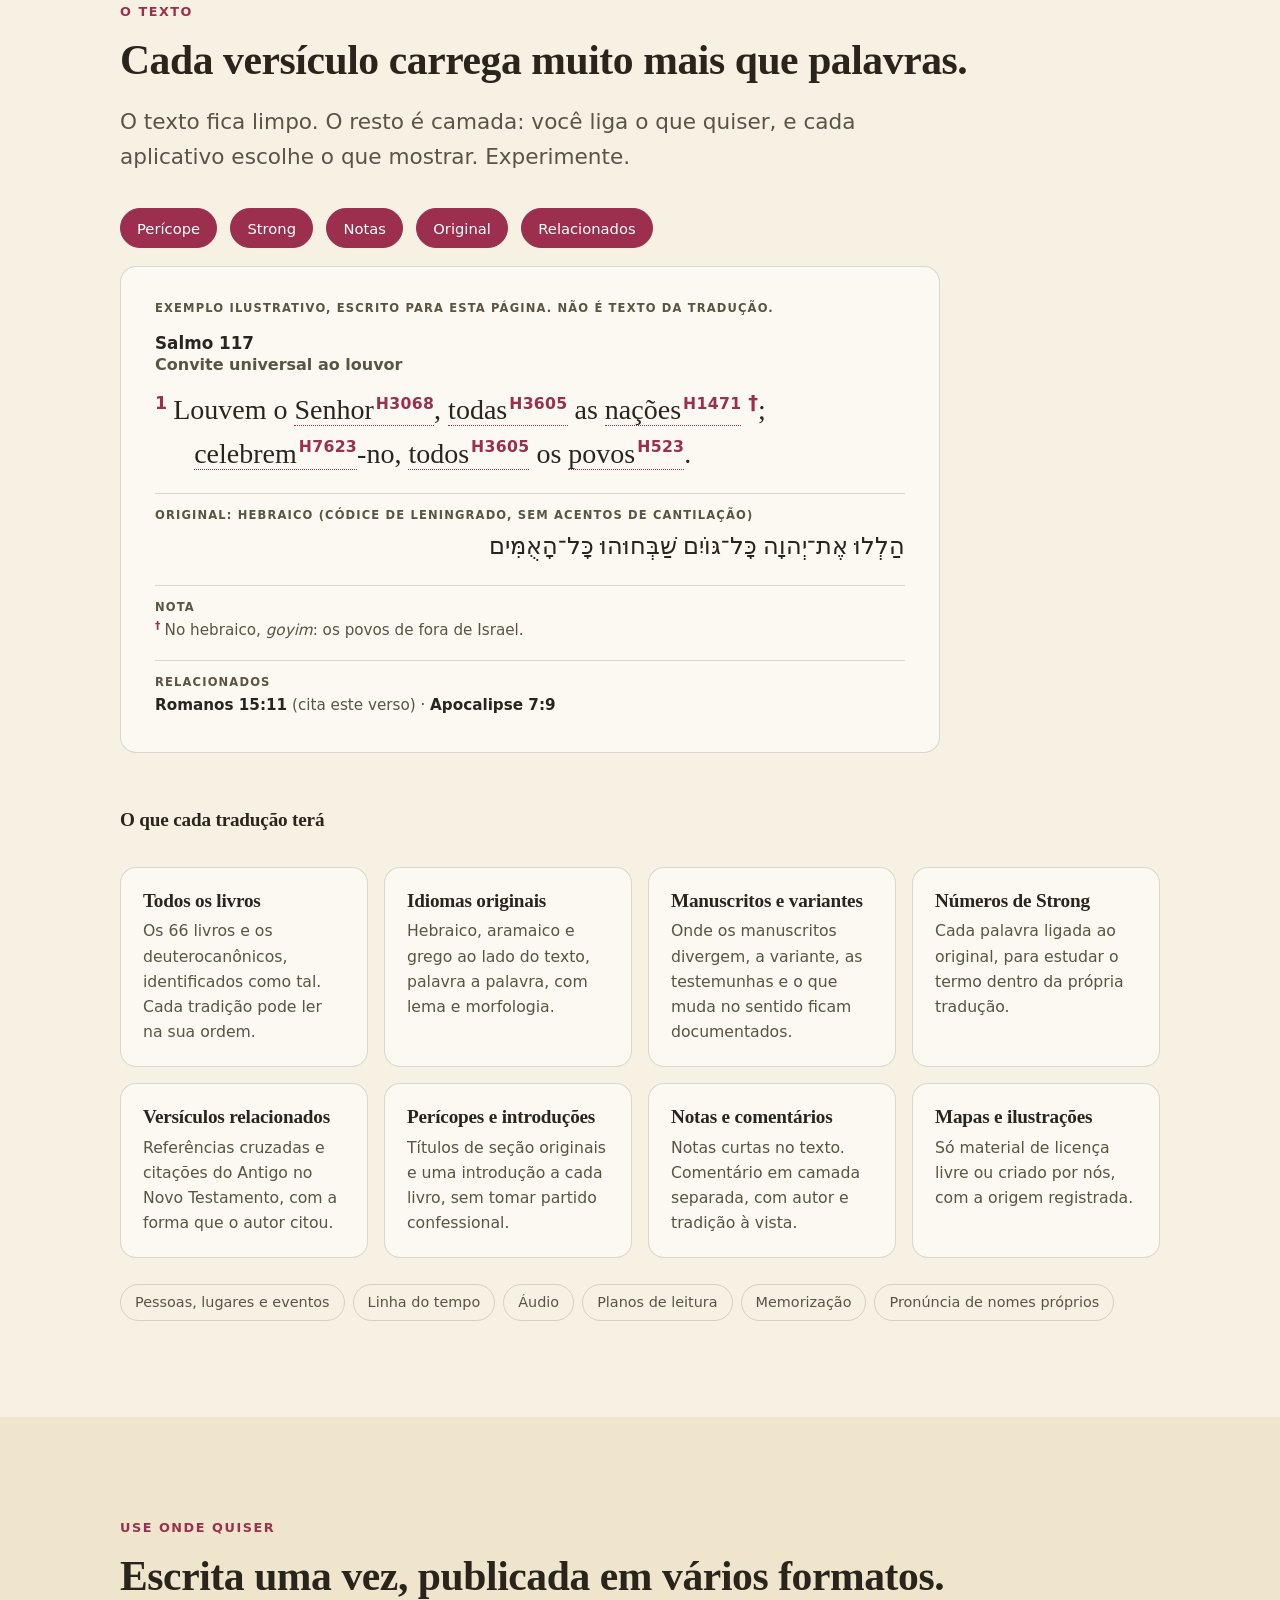
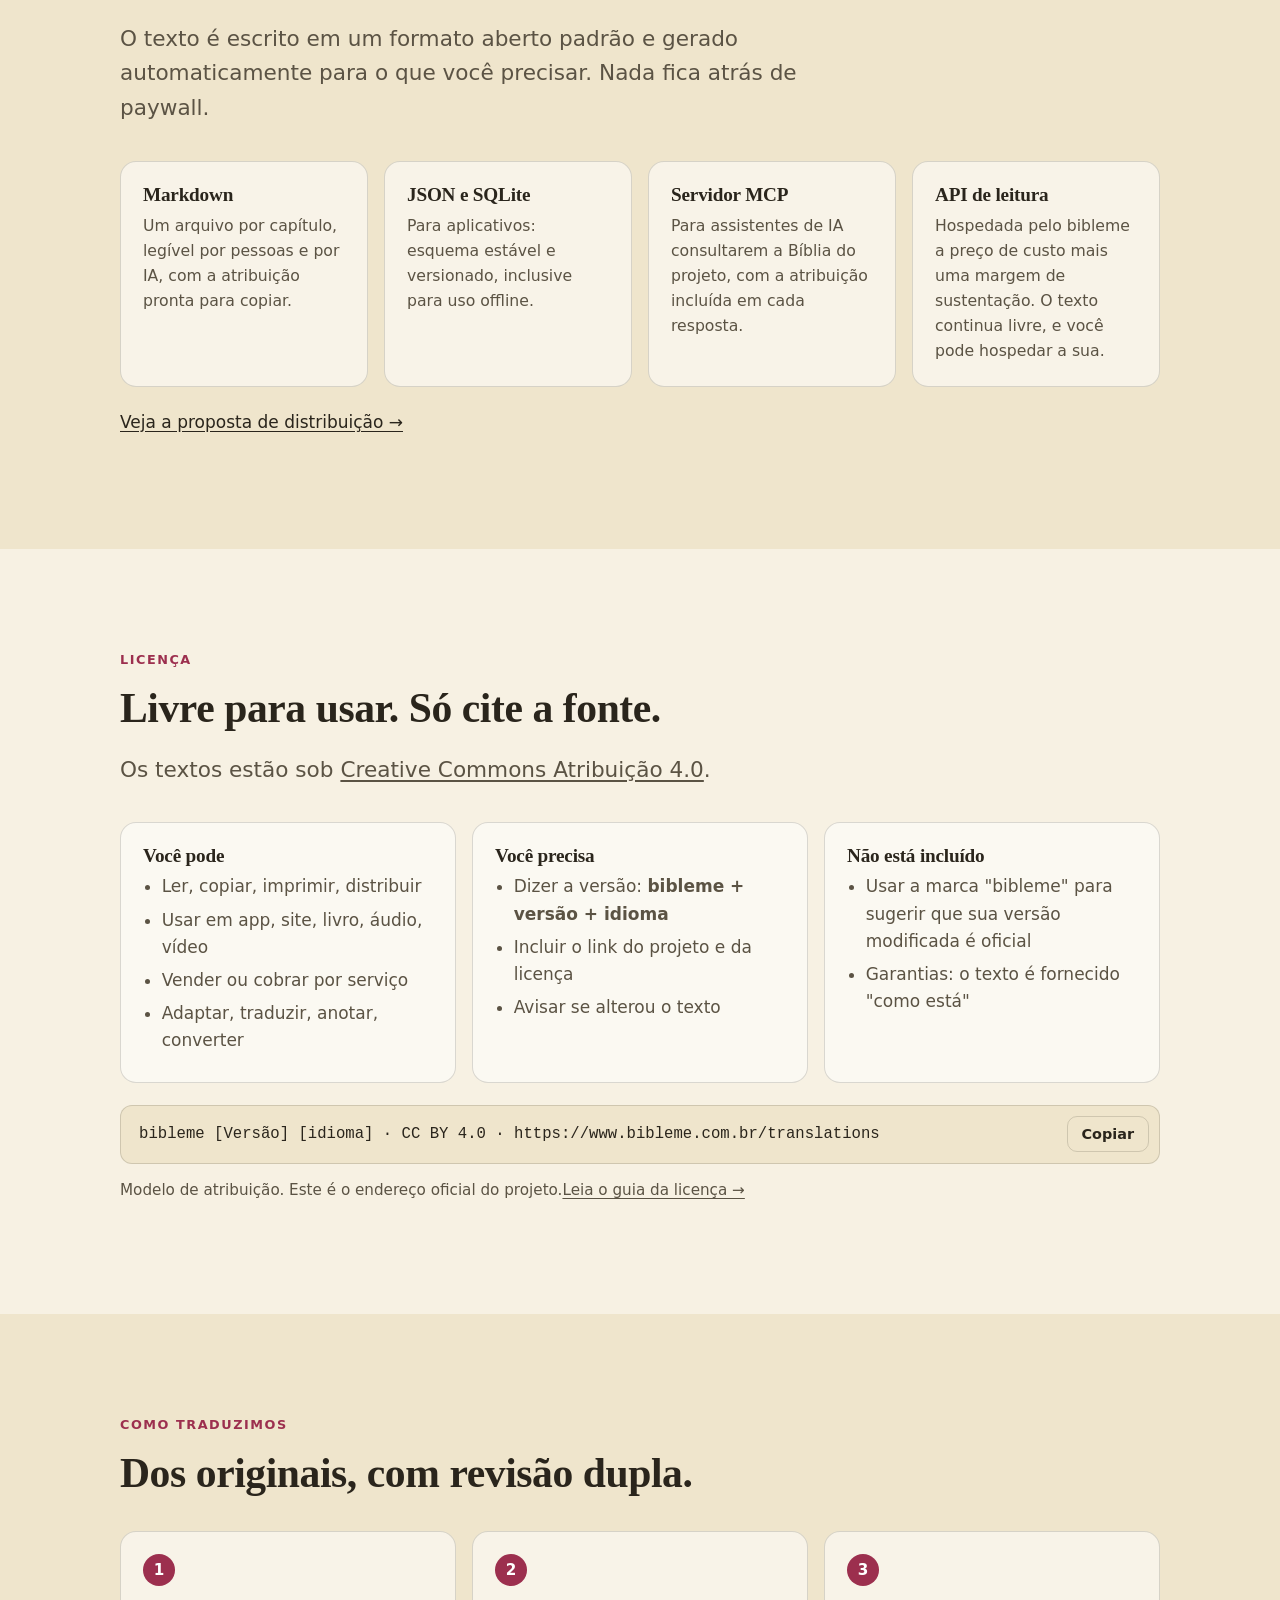
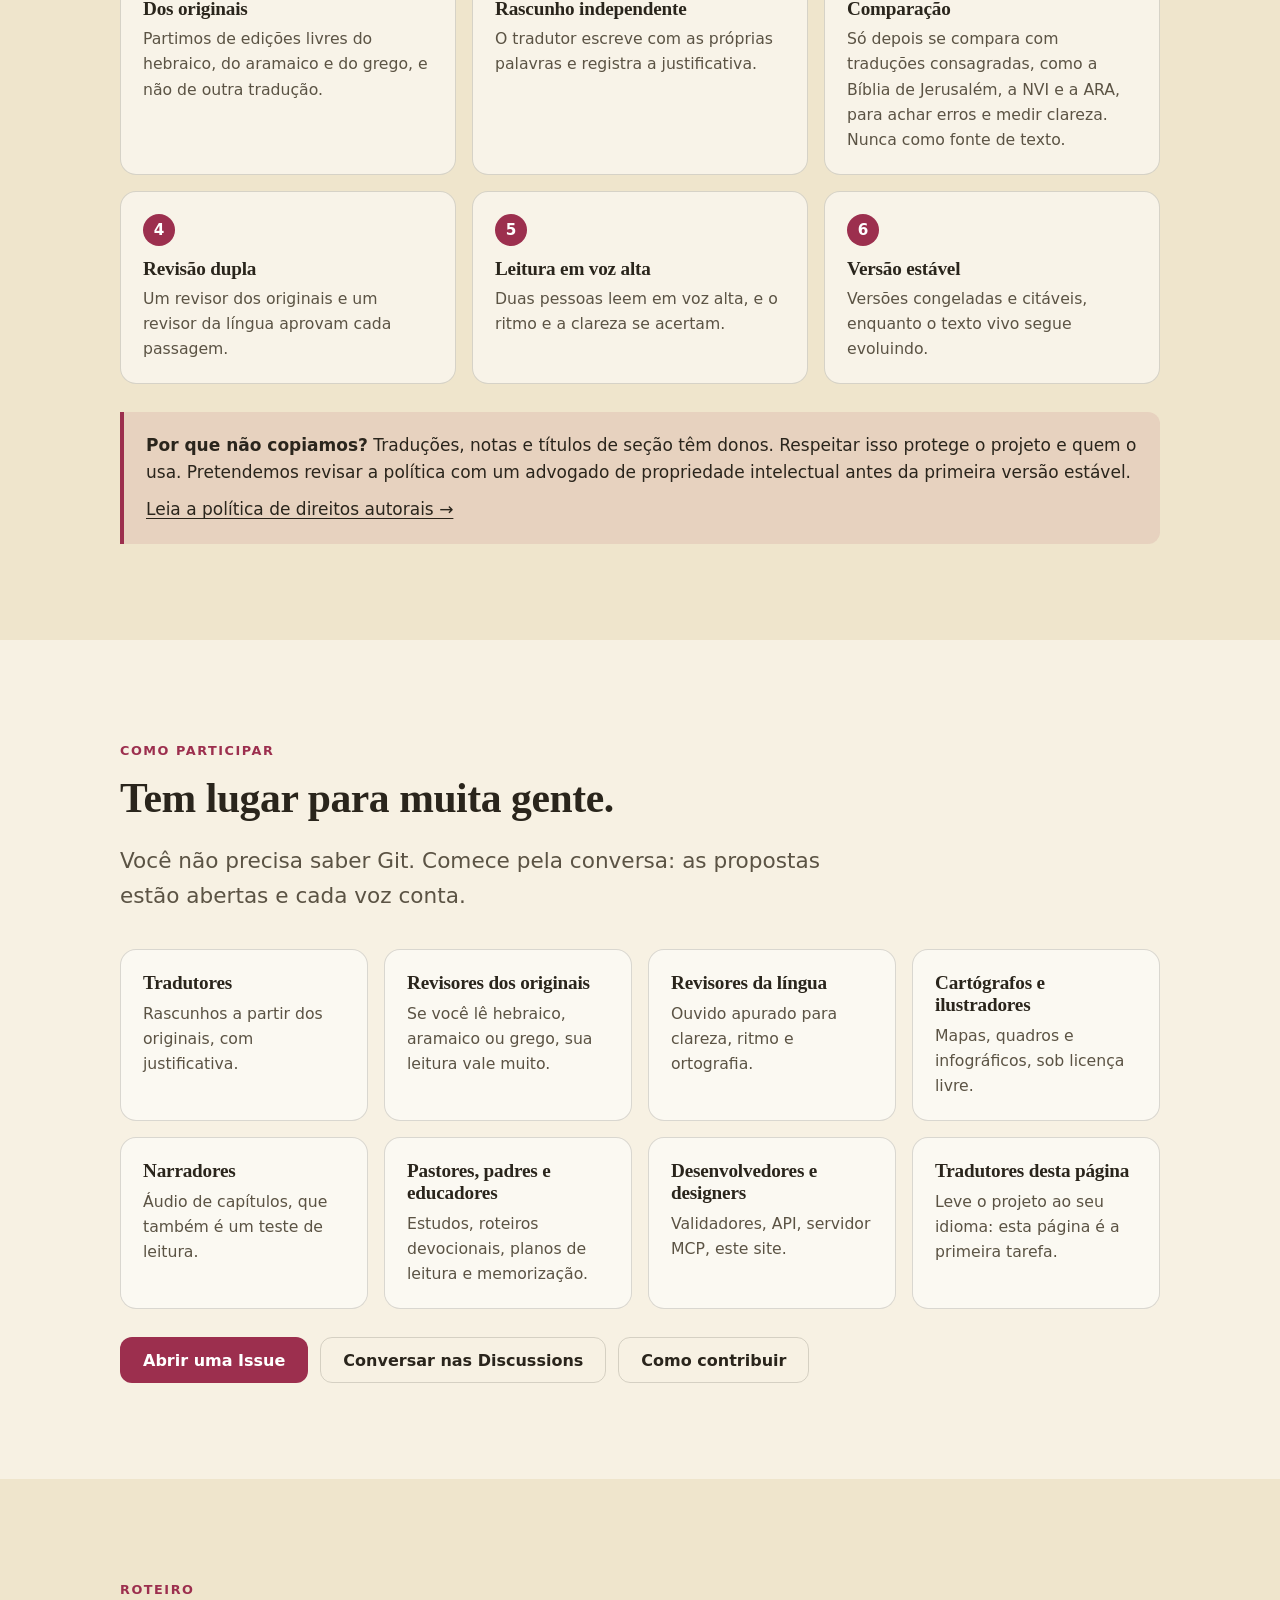
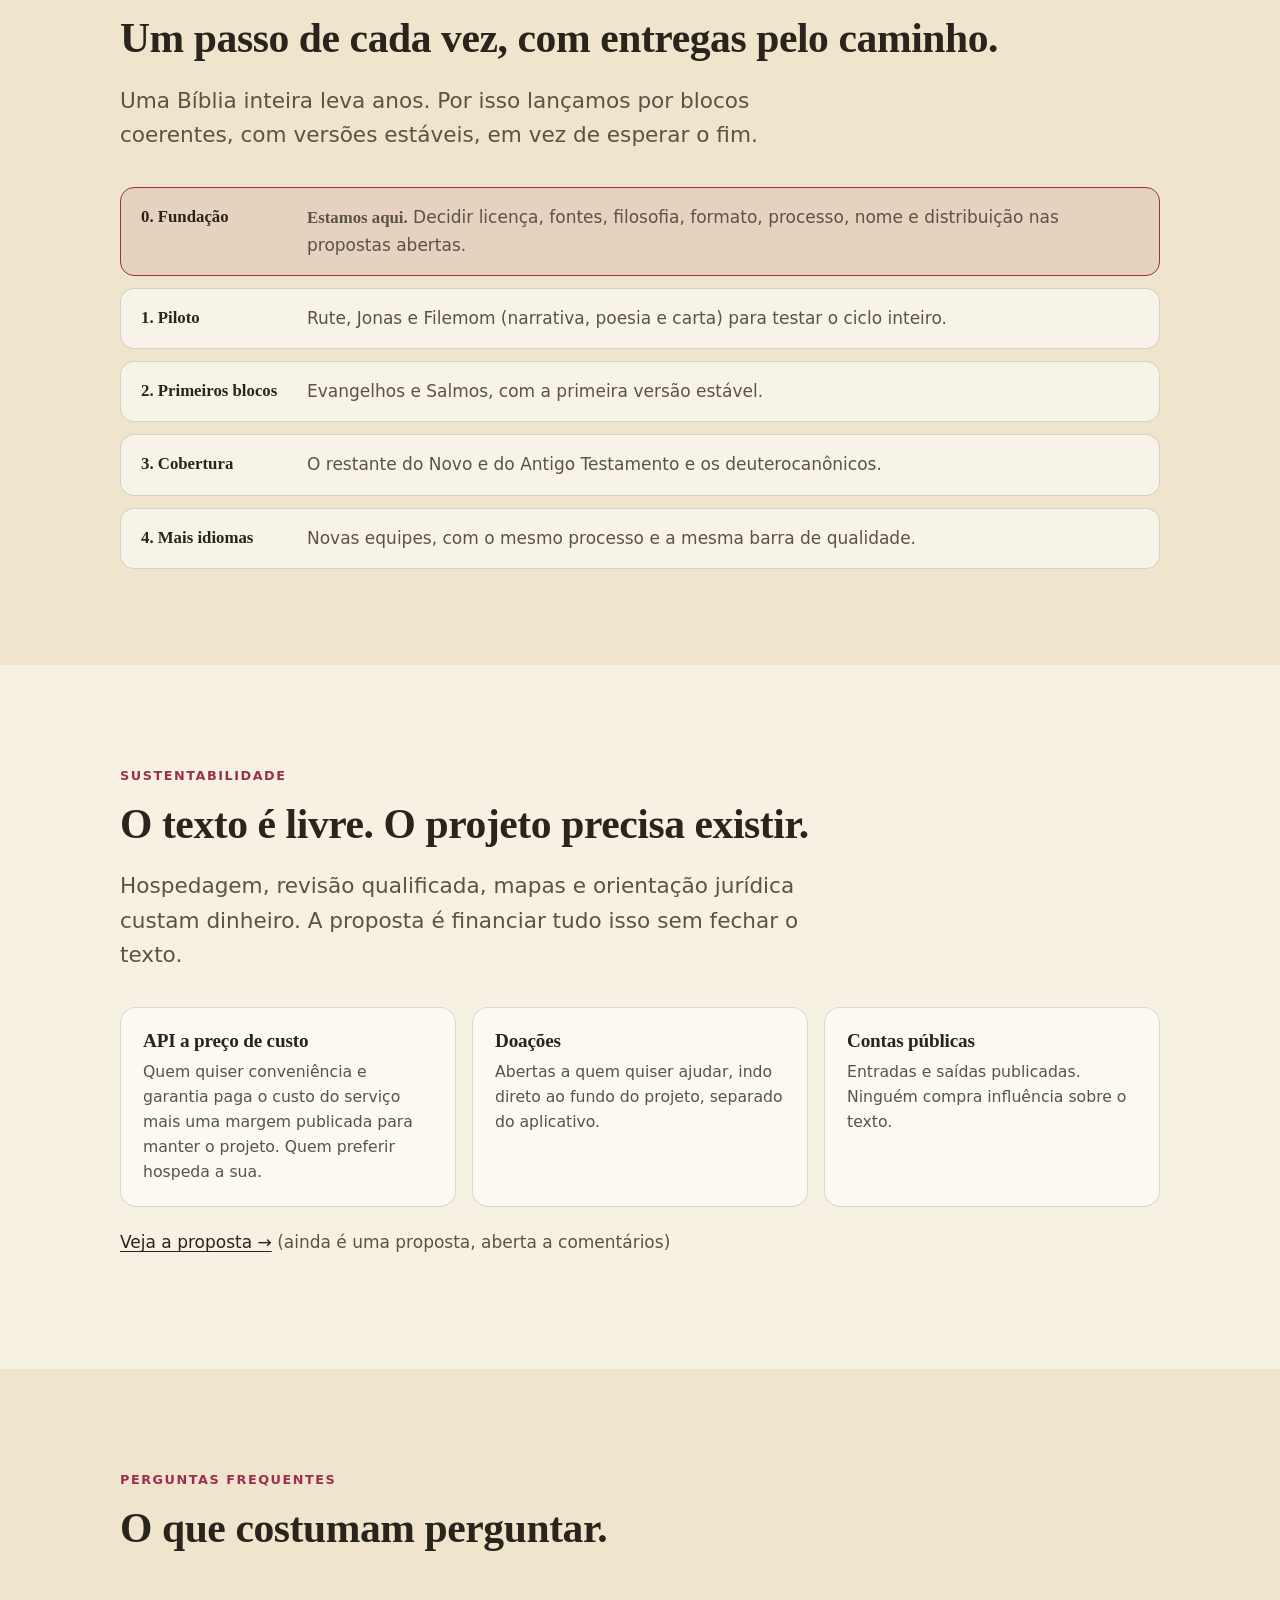
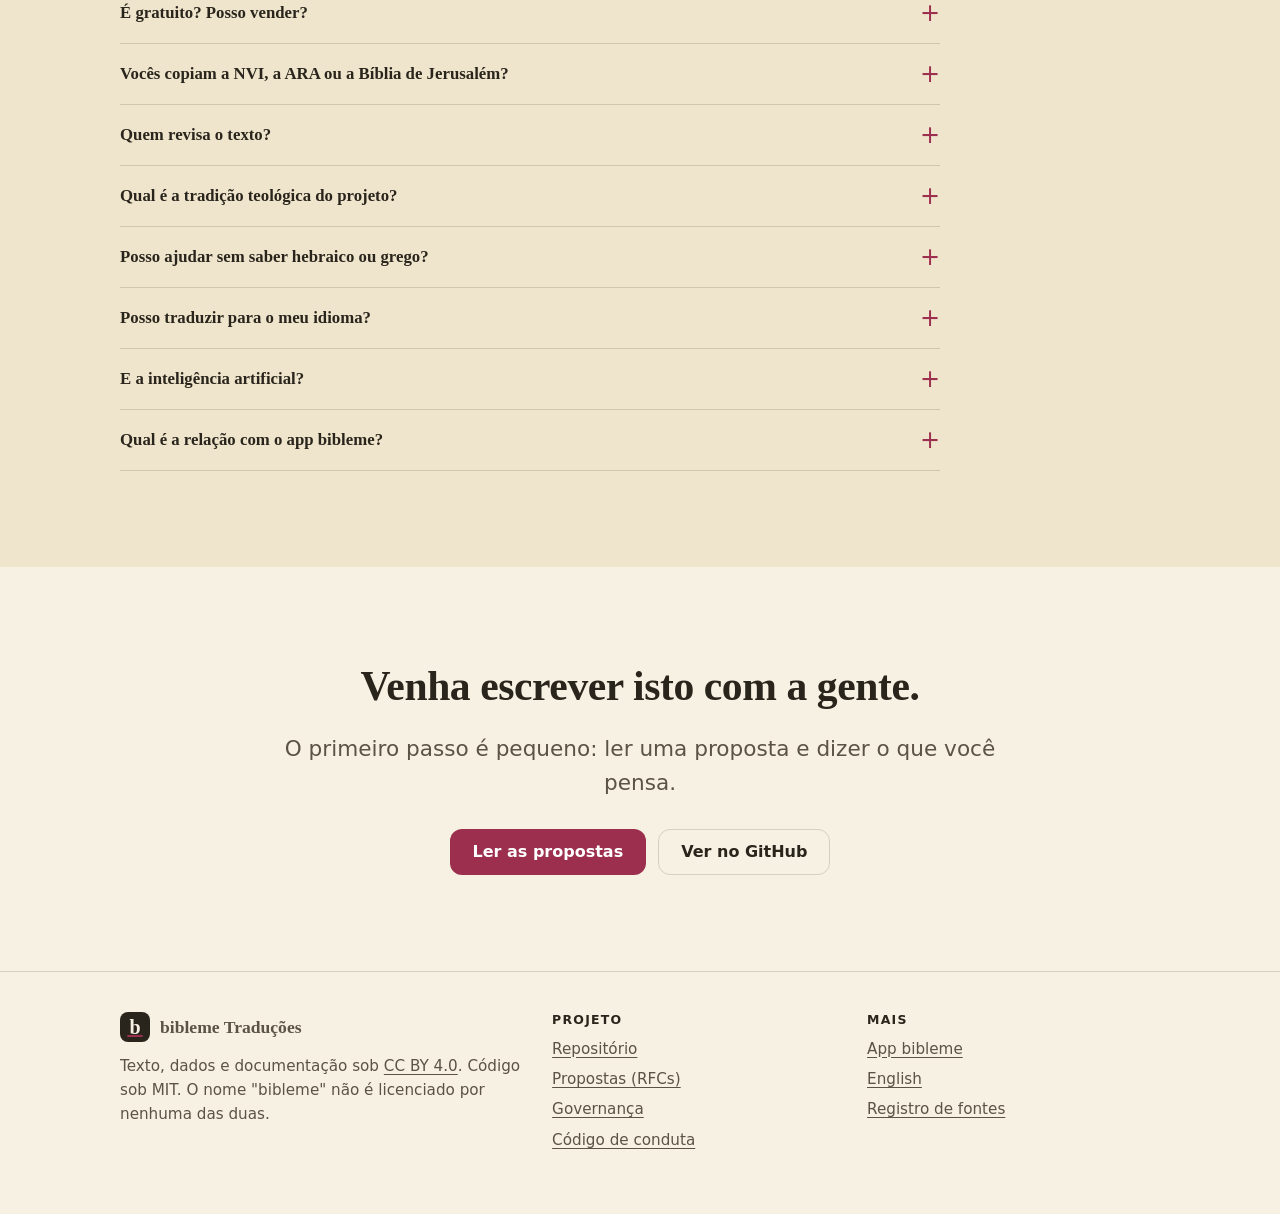
==== commit 05edf529: "Leitor do NT (rascunho de IA em quarentena) e página sobre o rascunho Adiciona ao site (GitHub Pages" ====
--- a/site/index.html
+++ b/site/index.html
@@ -26,6 +26,7 @@
   <div class="wrap">
     <a class="brand" href="./"><span class="mark" aria-hidden="true">b</span>bibleme<span class="sub">&nbsp;Traduções</span></a>
     <nav class="nav" aria-label="Principal">
+      <a class="hide-sm" href="leitor/">Leitor do NT</a>
       <a class="hide-sm" href="#camadas">O texto</a>
       <a class="hide-sm" href="#licenca">Licença</a>
       <a class="hide-sm" href="#participar">Participar</a>
@@ -47,7 +48,7 @@
       <a class="btn" href="#participar">Quero participar</a>
       <a class="btn ghost" href="https://github.com/__REPO__/tree/main/rfcs">Ler as propostas</a>
     </div>
-    <p class="status"><span aria-hidden="true">🚧</span><span><b>Ainda não há texto traduzido.</b> Estamos definindo as regras em público: licença, textos de partida, filosofia de tradução, formato e processo de revisão. A sua opinião entra agora.</span></p>
+    <p class="status"><span aria-hidden="true">🚧</span><span><b>Ainda não há texto aprovado.</b> Estamos definindo as regras em público: licença, textos de partida, filosofia de tradução, formato e processo de revisão. A sua opinião entra agora. Há um <a href="traducao/">experimento em quarentena</a>: um rascunho de IA do Novo Testamento, sem nenhuma revisão humana, que você pode <a href="leitor/">ler e conferir</a>.</span></p>
     <ul class="facts">
       <li>Licença CC BY 4.0</li>
       <li>Todos os livros, com os deuterocanônicos</li>
@@ -229,7 +230,7 @@
       <details><summary>Qual é a tradição teológica do projeto?</summary><p>O texto procura dizer o que o original diz. Interpretações ficam em camada separada, identificadas por autor e tradição. Católicos, ortodoxos, protestantes e pessoas sem religião são bem-vindos, e os deuterocanônicos estão incluídos.</p></details>
       <details><summary>Posso ajudar sem saber hebraico ou grego?</summary><p>Claro. Há muito a fazer: revisar a língua, ler em voz alta, desenhar mapas, escrever estudos, traduzir a documentação, programar. Comece comentando as propostas.</p></details>
       <details><summary>Posso traduzir para o meu idioma?</summary><p>Sim, é o objetivo. Abra a Issue "Novo idioma" e conte como você faria. Cada idioma tem a sua equipe, e quem consegue conferir contra os originais é essencial.</p></details>
-      <details><summary>E a inteligência artificial?</summary><p>O texto é publicado em formatos prontos para IA, com atribuição. Mas a IA não escreve o texto: modelos podem reproduzir traduções protegidas de memória. Ela pode ajudar a conferir, com decisão humana.</p></details>
+      <details><summary>E a inteligência artificial?</summary><p>O texto é publicado em formatos prontos para IA, com atribuição. Mas a IA não escreve o texto: modelos podem reproduzir traduções protegidas de memória. Ela pode ajudar a conferir, com decisão humana. A exceção é um <a href="traducao/">experimento em quarentena</a>: um rascunho de IA do Novo Testamento, marcado como tal, sem valor de texto aprovado e à espera de revisão humana.</p></details>
       <details><summary>Qual é a relação com o app bibleme?</summary><p>O <a href="https://www.bibleme.com.br">bibleme</a> é um dos usuários possíveis do texto. O projeto de tradução tem governança independente: o app recebe o texto nas mesmas condições que qualquer outro.</p></details>
     </div>
   </div>
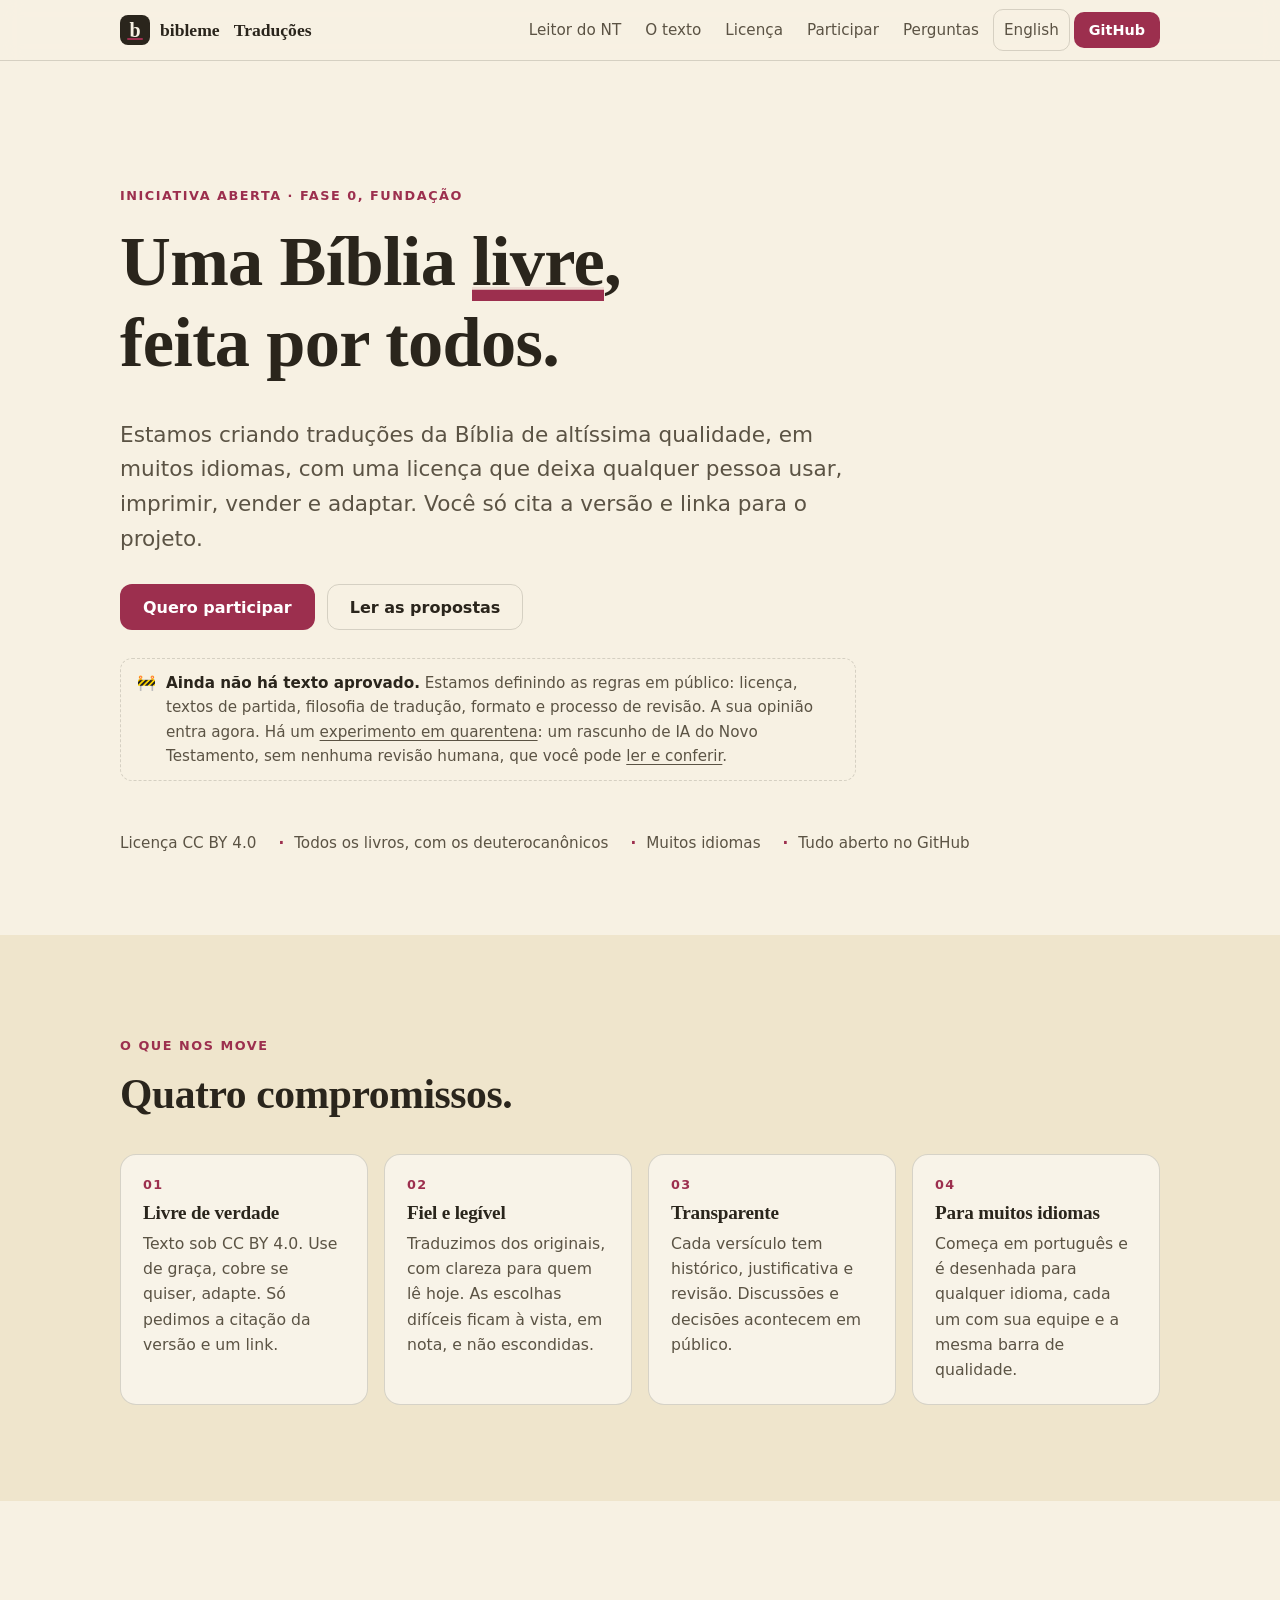
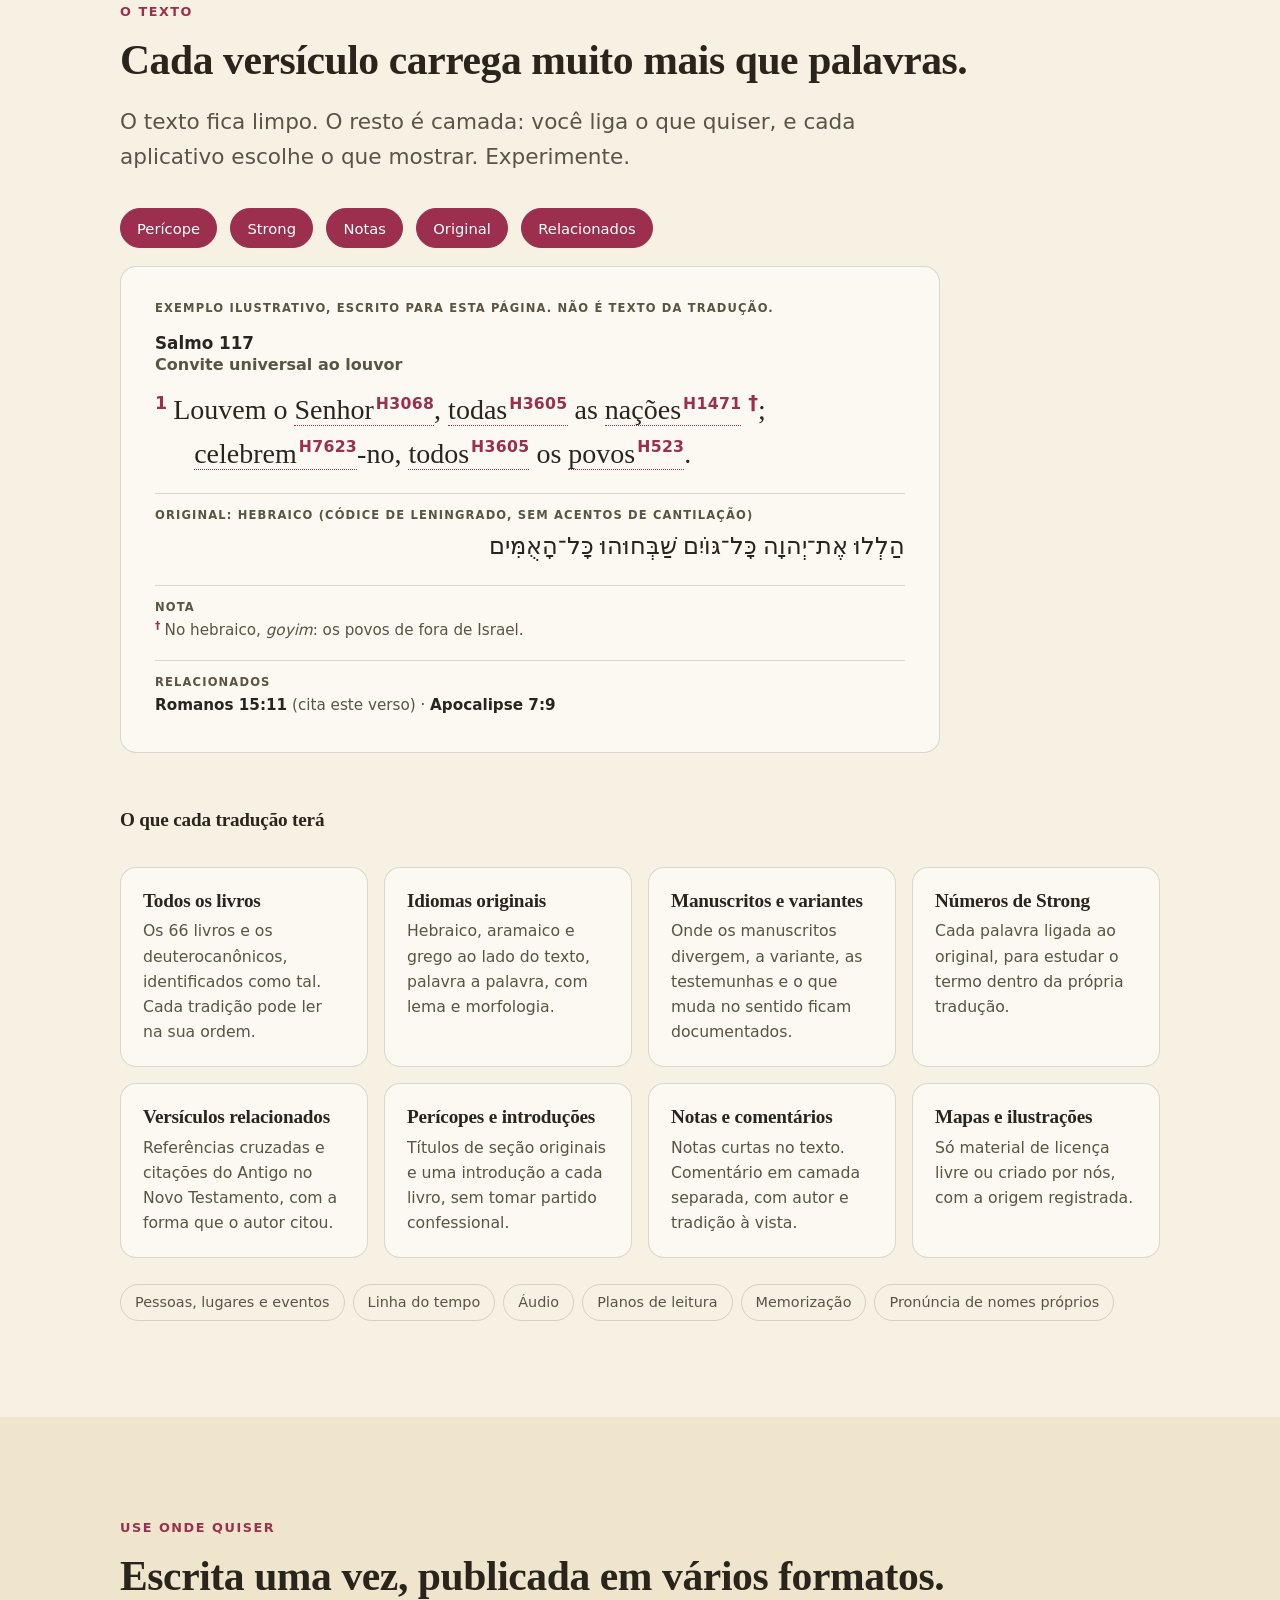
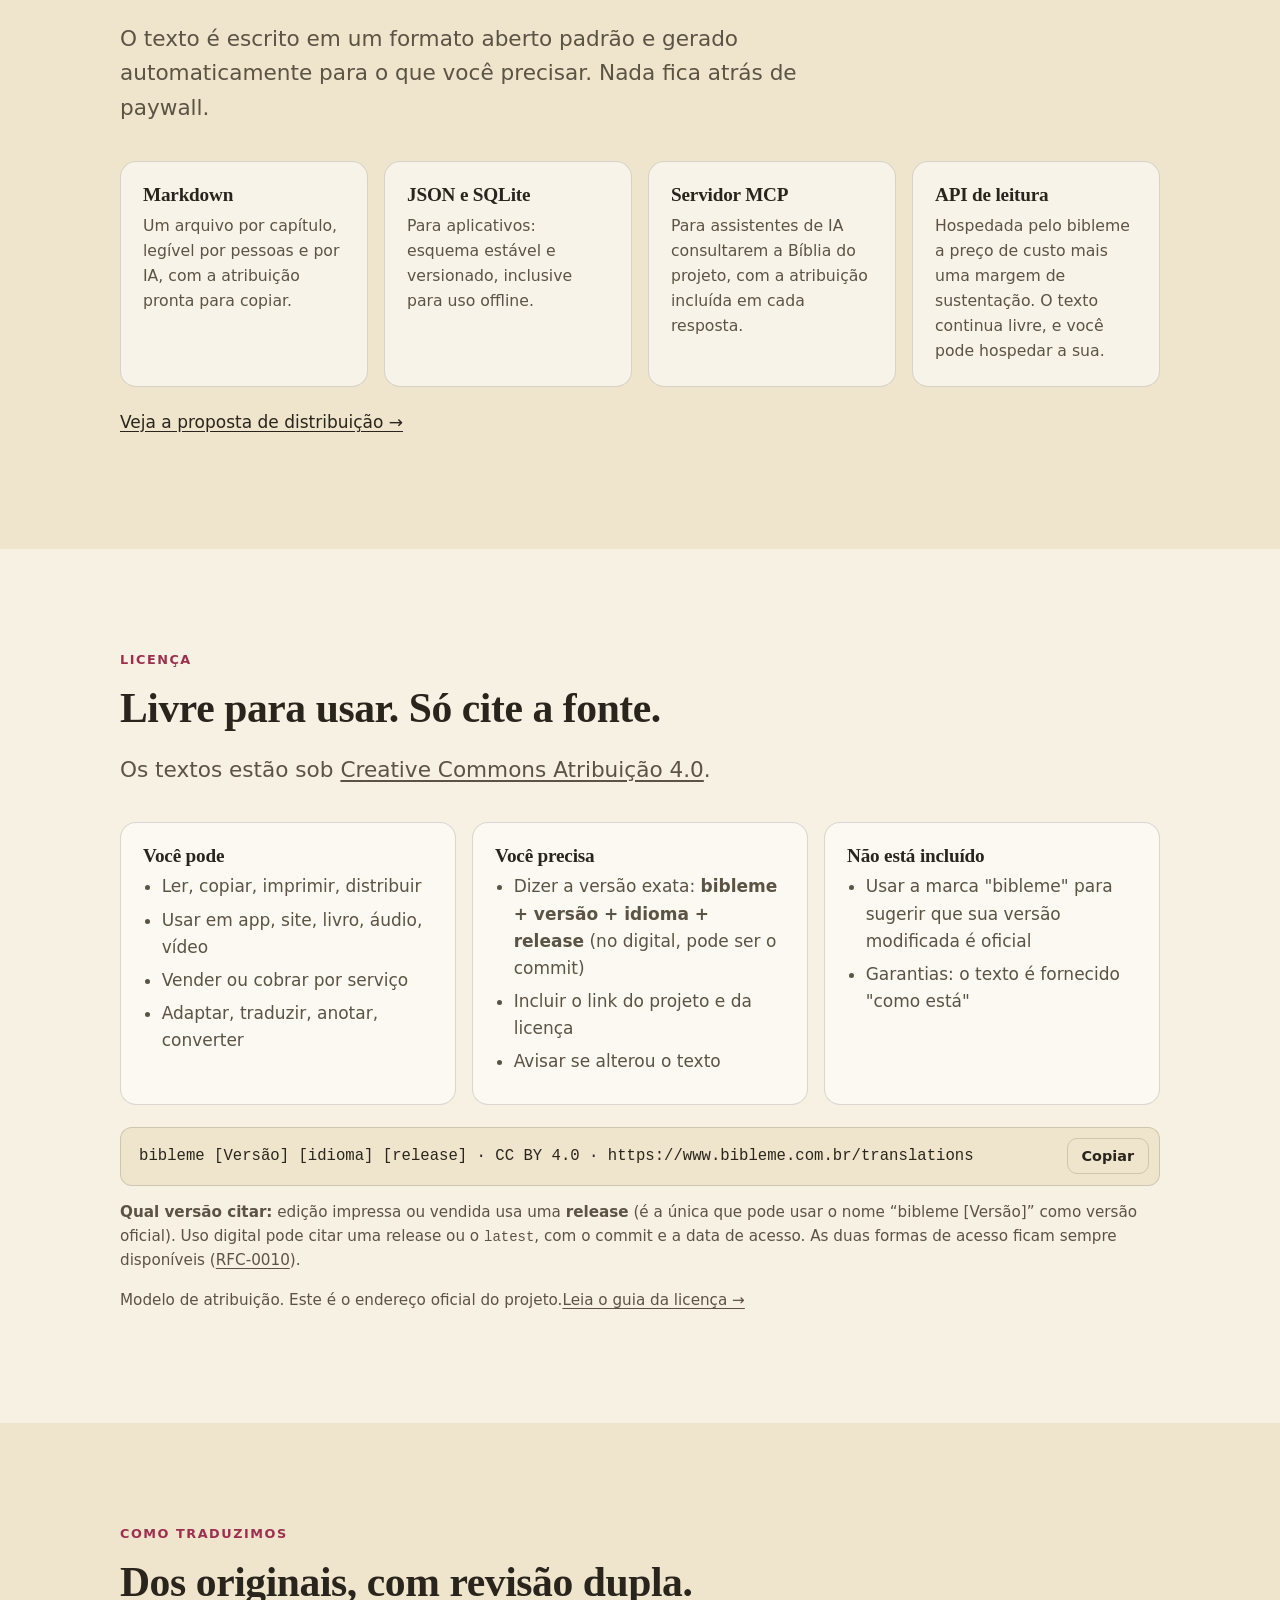
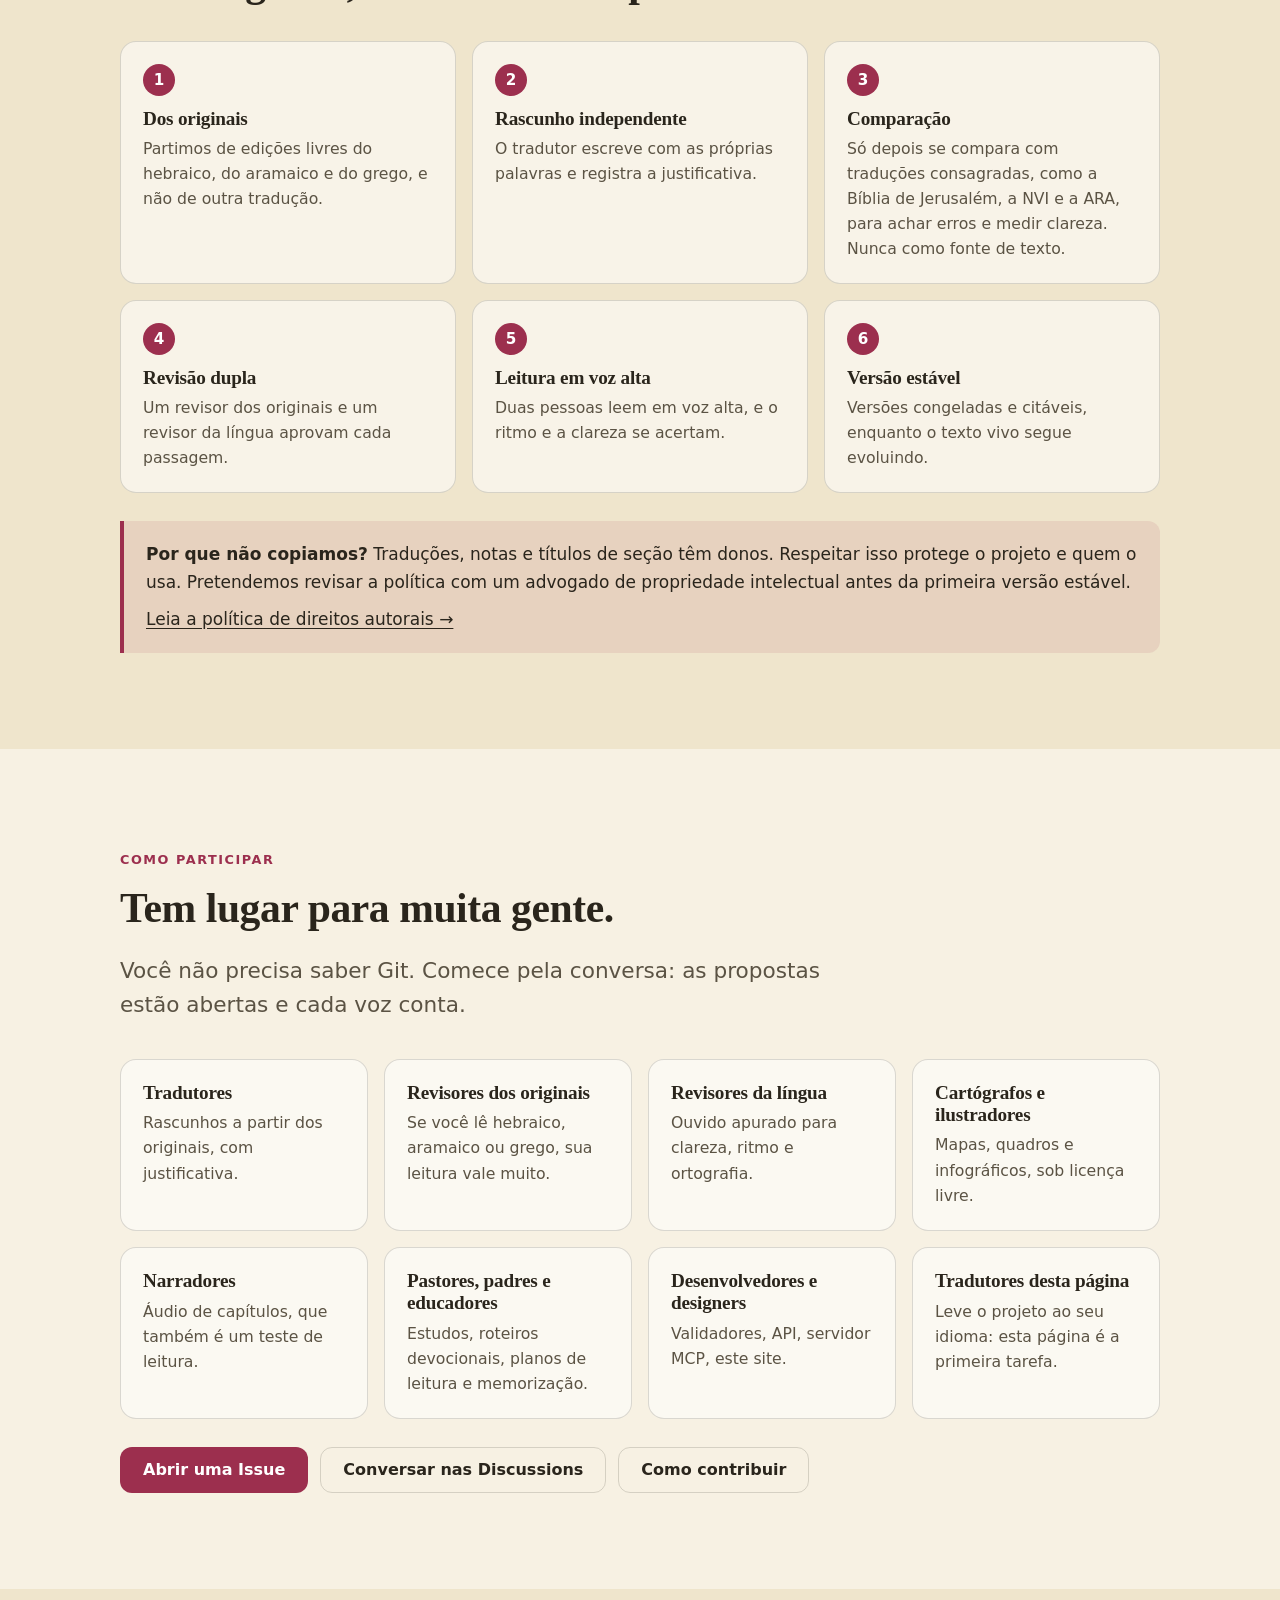
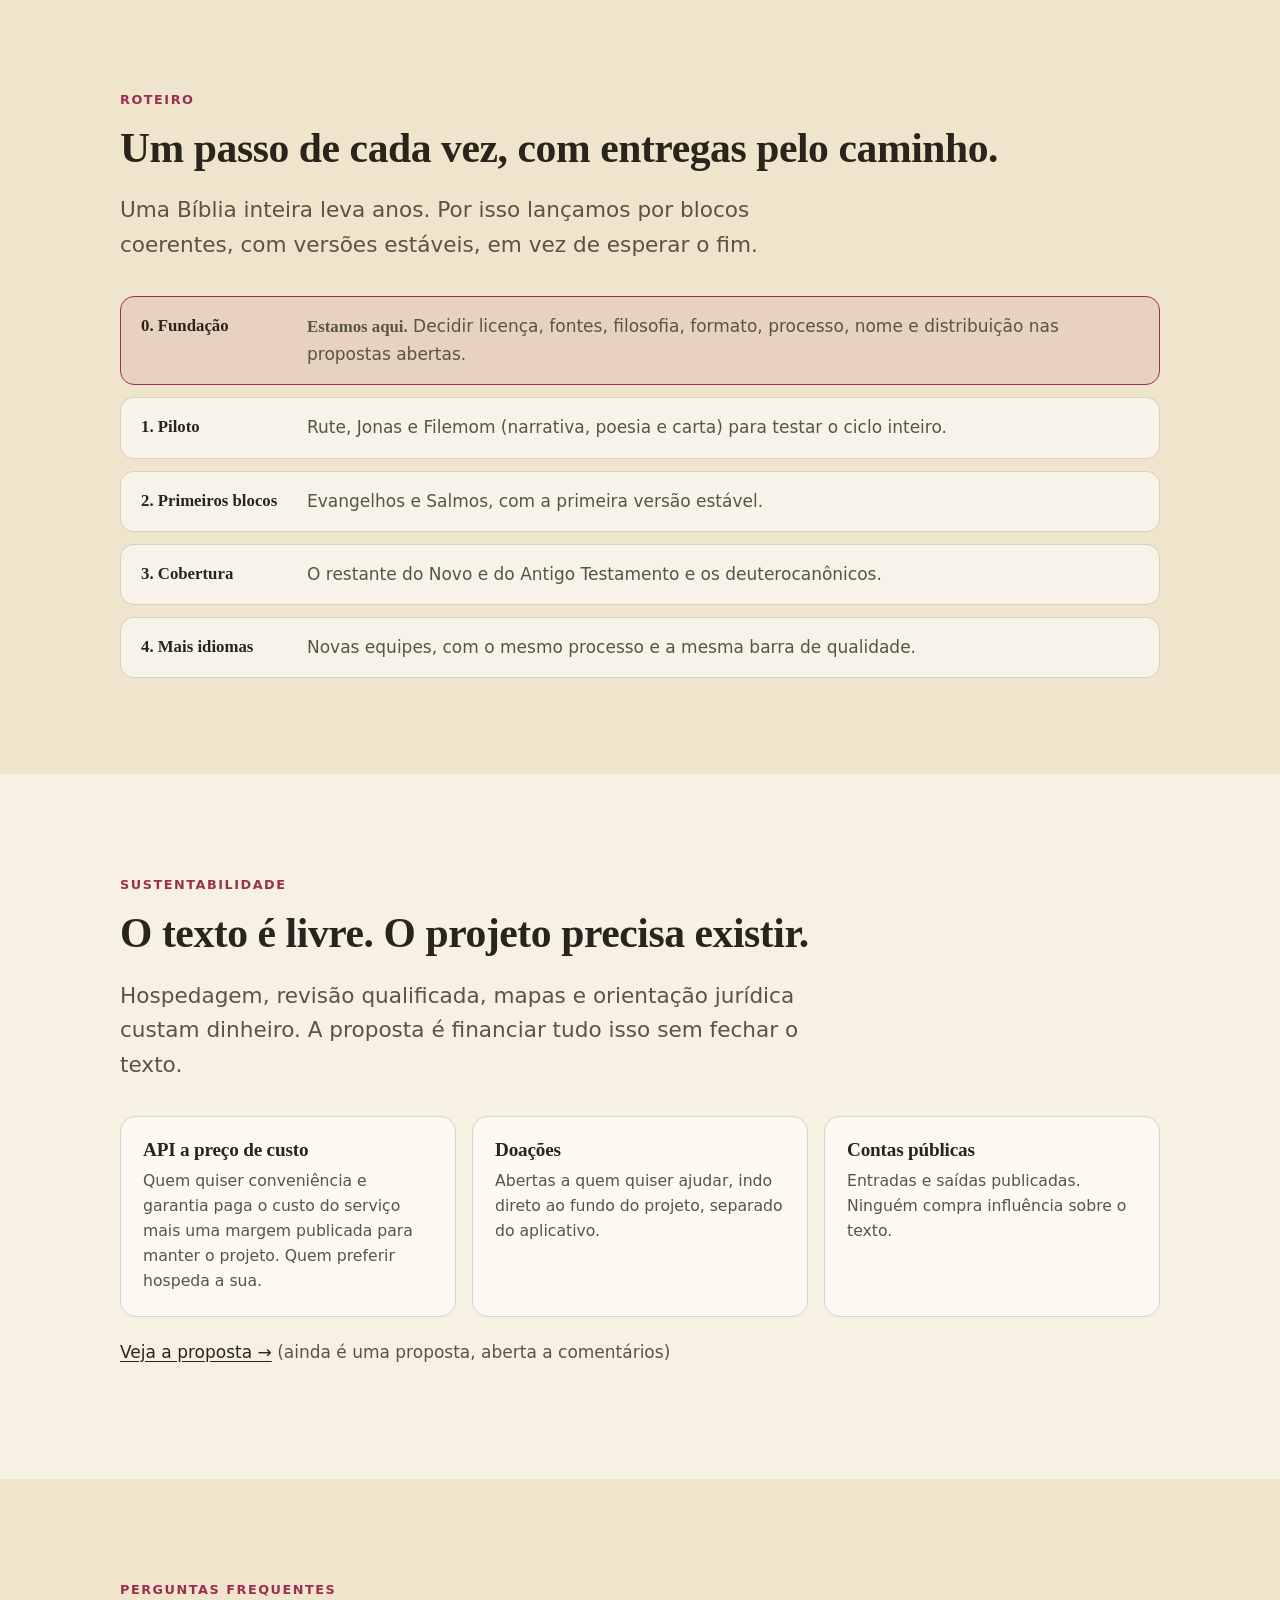
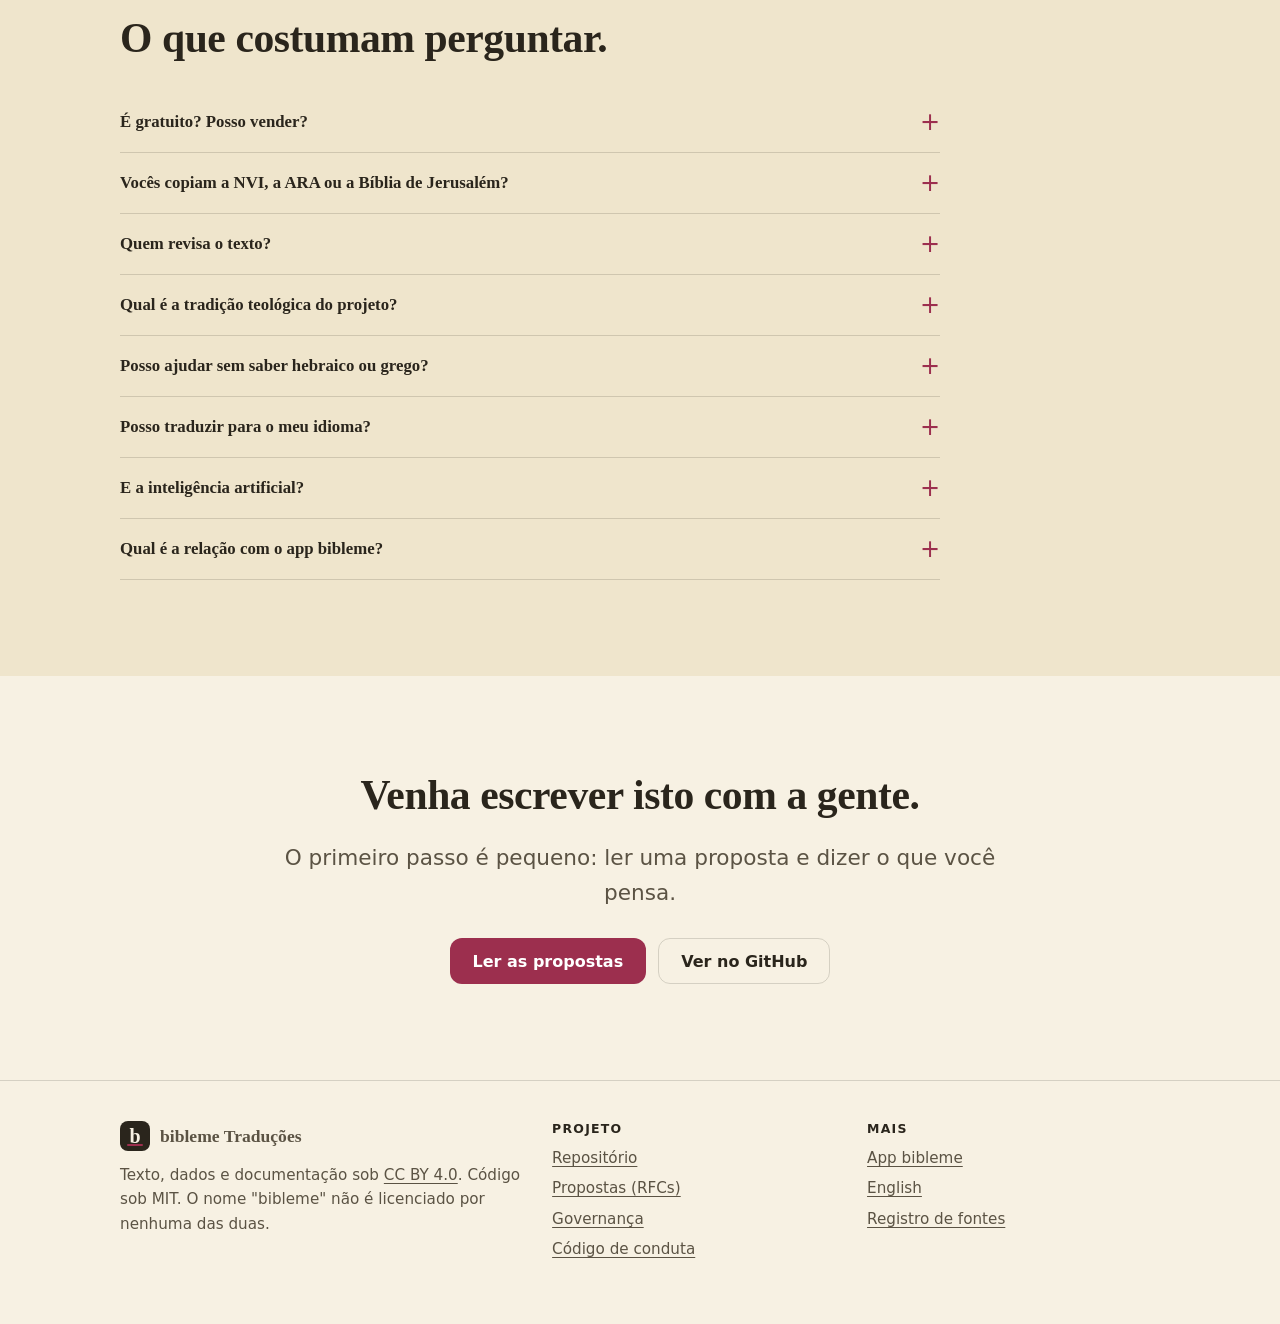
==== commit 066d06e1: "Aceitar e aplicar a RFC-0010 (citação por tipo de uso) O fundador aceitou a RFC-0010 em 2026-11-10, " ====
--- a/site/index.html
+++ b/site/index.html
@@ -140,10 +140,11 @@
     <p class="lead">Os textos estão sob <a href="https://creativecommons.org/licenses/by/4.0/deed.pt-br">Creative Commons Atribuição 4.0</a>.</p>
     <div class="three">
       <div class="card"><h3>Você pode</h3><ul><li>Ler, copiar, imprimir, distribuir</li><li>Usar em app, site, livro, áudio, vídeo</li><li>Vender ou cobrar por serviço</li><li>Adaptar, traduzir, anotar, converter</li></ul></div>
-      <div class="card"><h3>Você precisa</h3><ul><li>Dizer a versão: <b>bibleme + versão + idioma</b></li><li>Incluir o link do projeto e da licença</li><li>Avisar se alterou o texto</li></ul></div>
+      <div class="card"><h3>Você precisa</h3><ul><li>Dizer a versão exata: <b>bibleme + versão + idioma + release</b> (no digital, pode ser o commit)</li><li>Incluir o link do projeto e da licença</li><li>Avisar se alterou o texto</li></ul></div>
       <div class="card"><h3>Não está incluído</h3><ul><li>Usar a marca "bibleme" para sugerir que sua versão modificada é oficial</li><li>Garantias: o texto é fornecido "como está"</li></ul></div>
     </div>
-    <div class="codebox"><button class="btn small ghost" type="button" data-copy="attr" data-done="Copiado">Copiar</button><pre id="attr">bibleme [Versão] [idioma] · CC BY 4.0 · https://www.bibleme.com.br/translations</pre></div>
+    <div class="codebox"><button class="btn small ghost" type="button" data-copy="attr" data-done="Copiado">Copiar</button><pre id="attr">bibleme [Versão] [idioma] [release] · CC BY 4.0 · https://www.bibleme.com.br/translations</pre></div>
+    <p style="margin-top:14px;color:var(--muted);font-size:.95rem"><b>Qual versão citar:</b> edição impressa ou vendida usa uma <b>release</b> (é a única que pode usar o nome &ldquo;bibleme [Versão]&rdquo; como versão oficial). Uso digital pode citar uma release ou o <code>latest</code>, com o commit e a data de acesso. As duas formas de acesso ficam sempre disponíveis (<a href="https://github.com/__REPO__/blob/main/rfcs/0010-citacao-por-tipo-de-uso.md">RFC-0010</a>).</p>
     <p style="margin-top:14px;color:var(--muted);font-size:.95rem">Modelo de atribuição. Este é o endereço oficial do projeto.<a href="https://github.com/__REPO__/blob/main/docs/licenca.md">Leia o guia da licença →</a></p>
   </div>
 </section>
@@ -225,12 +226,12 @@
     <h2>O que costumam perguntar.</h2>
     <div class="faq">
       <details><summary>É gratuito? Posso vender?</summary><p>Os dois. A licença CC BY 4.0 permite uso gratuito e comercial. Você só precisa citar a versão, linkar para o projeto e avisar se alterou o texto.</p></details>
-      <details><summary>Vocês copiam a NVI, a ARA ou a Bíblia de Jerusalém?</summary><p>Não. Traduzimos dos textos originais. Essas Bíblias servem de ponto de comparação para avaliar fidelidade e clareza, mas nada delas entra no projeto: nem versículos, nem notas, nem títulos.</p></details>
-      <details><summary>Quem revisa o texto?</summary><p>Cada passagem passa por um revisor dos originais e um revisor da língua, e por uma leitura em voz alta. Tudo fica registrado e aberto a comentários.</p></details>
+      <details><summary>Vocês copiam a NVI, a ARA ou a Bíblia de Jerusalém?</summary><p>Não. Traduzimos dos textos originais. Essas Bíblias servem de ponto de comparação para avaliar fidelidade e clareza, mas nada delas entra no projeto: nem versículos, nem notas, nem títulos. No rascunho de IA do Novo Testamento, nenhuma tradução publicada foi usada como base nem como apoio.</p></details>
+      <details><summary>Quem revisa o texto?</summary><p>Cada passagem passa por um revisor dos originais e um revisor da língua, e por uma leitura em voz alta. Tudo fica registrado e aberto a comentários. Esse é o processo previsto: no rascunho de IA do Novo Testamento, até agora só houve revisão cruzada entre duas IAs, e nenhuma pessoa o revisou.</p></details>
       <details><summary>Qual é a tradição teológica do projeto?</summary><p>O texto procura dizer o que o original diz. Interpretações ficam em camada separada, identificadas por autor e tradição. Católicos, ortodoxos, protestantes e pessoas sem religião são bem-vindos, e os deuterocanônicos estão incluídos.</p></details>
       <details><summary>Posso ajudar sem saber hebraico ou grego?</summary><p>Claro. Há muito a fazer: revisar a língua, ler em voz alta, desenhar mapas, escrever estudos, traduzir a documentação, programar. Comece comentando as propostas.</p></details>
       <details><summary>Posso traduzir para o meu idioma?</summary><p>Sim, é o objetivo. Abra a Issue "Novo idioma" e conte como você faria. Cada idioma tem a sua equipe, e quem consegue conferir contra os originais é essencial.</p></details>
-      <details><summary>E a inteligência artificial?</summary><p>O texto é publicado em formatos prontos para IA, com atribuição. Mas a IA não escreve o texto: modelos podem reproduzir traduções protegidas de memória. Ela pode ajudar a conferir, com decisão humana. A exceção é um <a href="traducao/">experimento em quarentena</a>: um rascunho de IA do Novo Testamento, marcado como tal, sem valor de texto aprovado e à espera de revisão humana.</p></details>
+      <details><summary>E a inteligência artificial?</summary><p>A IA é apoio, não autora: quem submete uma contribuição responde por ela e declara se houve apoio de IA e para quê (<a href="https://github.com/__REPO__/blob/main/rfcs/0004-processo-e-versoes.md#6-uso-de-ia-no-processo">RFC-0004</a>). O texto também é publicado em formatos prontos para IA, com atribuição.</p><p>A cautela tem motivo: modelos podem reproduzir traduções protegidas de memória. Por isso, um rascunho de IA do texto bíblico não vale como rascunho independente: é material de risco e só passa a valer depois da verificação de semelhança e da revisão humana.</p><p><b>Onde a IA já foi usada.</b> Os documentos fundadores (README, guia da licença, políticas, registro de fontes e propostas) foram redigidos com apoio de IA (Claude, da Anthropic) e revisados pelo fundador. Além disso, existe um <a href="traducao/">rascunho do Novo Testamento produzido por IA</a> (Claude e Codex, da OpenAI), traduzido do grego (SBLGNT) e publicado como experimento em quarentena: sem revisão humana, sem valor de texto aprovado e com aviso em todas as páginas.</p></details>
       <details><summary>Qual é a relação com o app bibleme?</summary><p>O <a href="https://www.bibleme.com.br">bibleme</a> é um dos usuários possíveis do texto. O projeto de tradução tem governança independente: o app recebe o texto nas mesmas condições que qualquer outro.</p></details>
     </div>
   </div>
